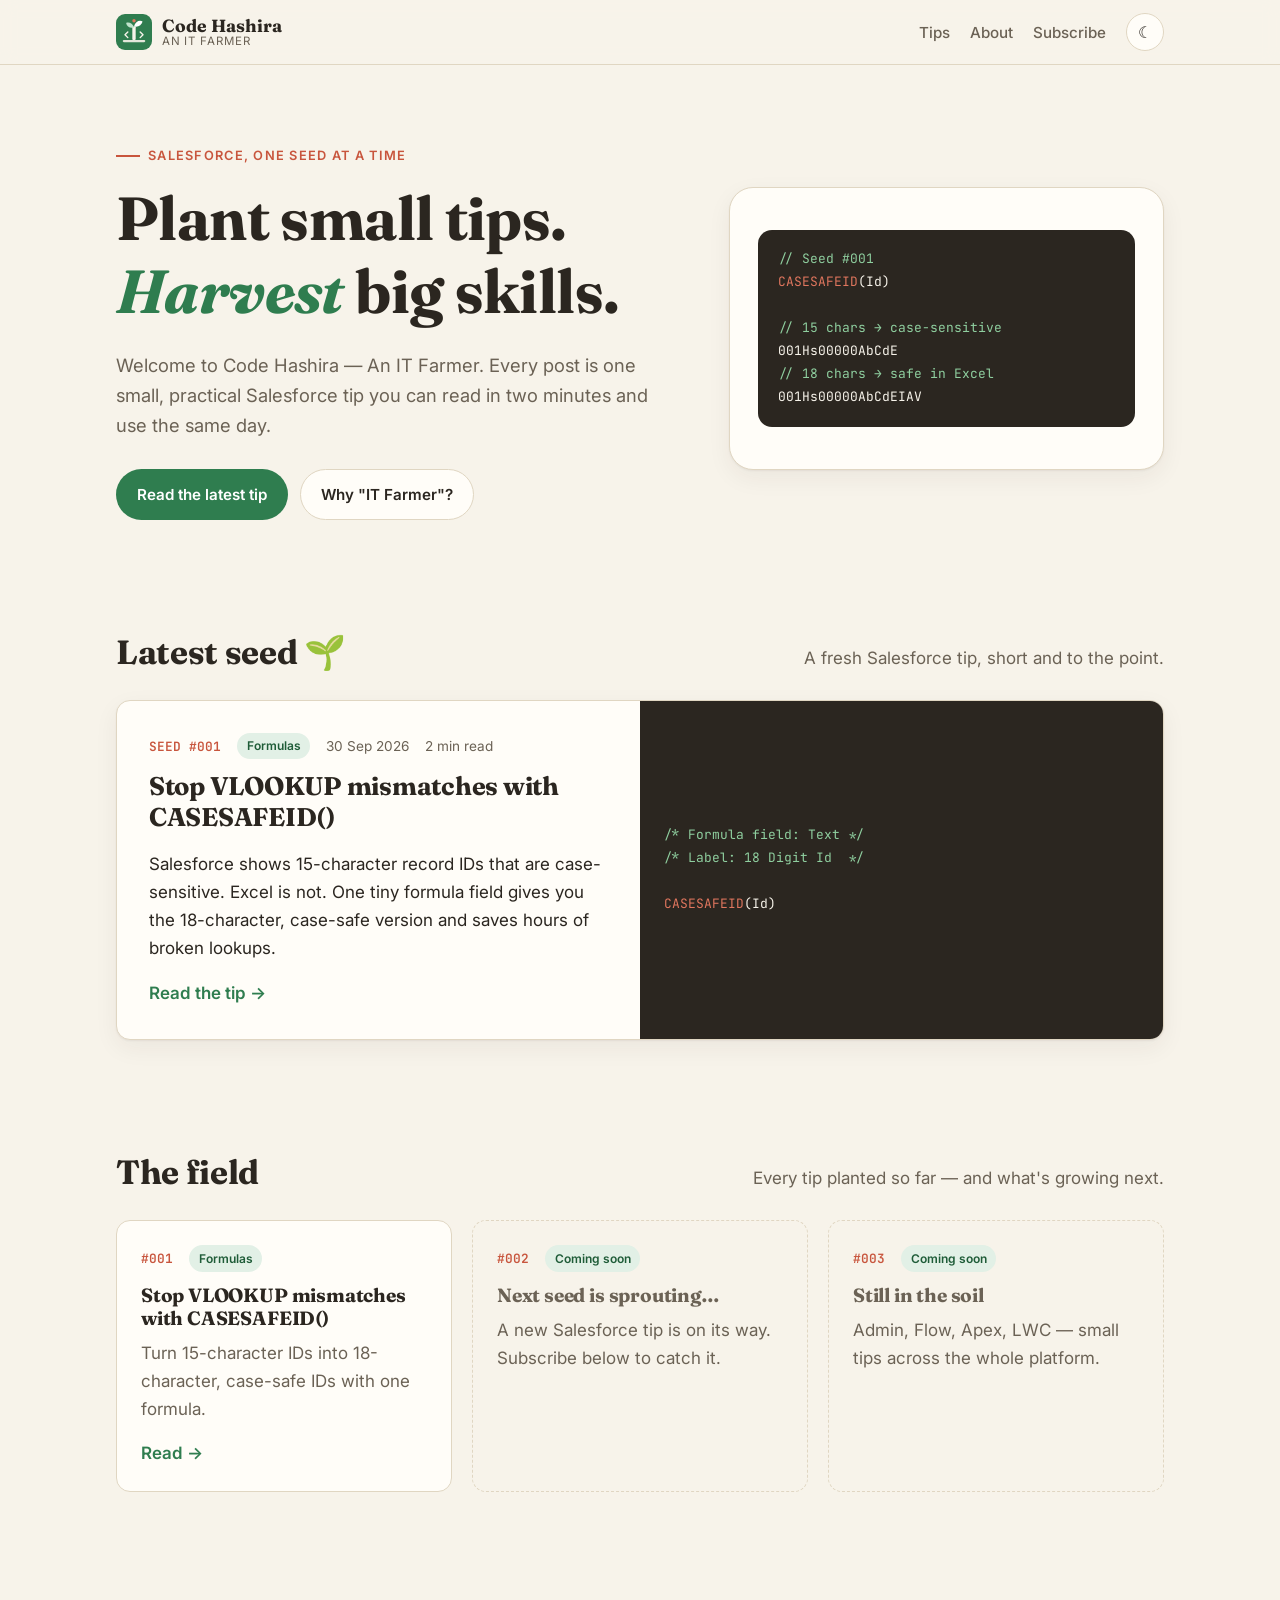
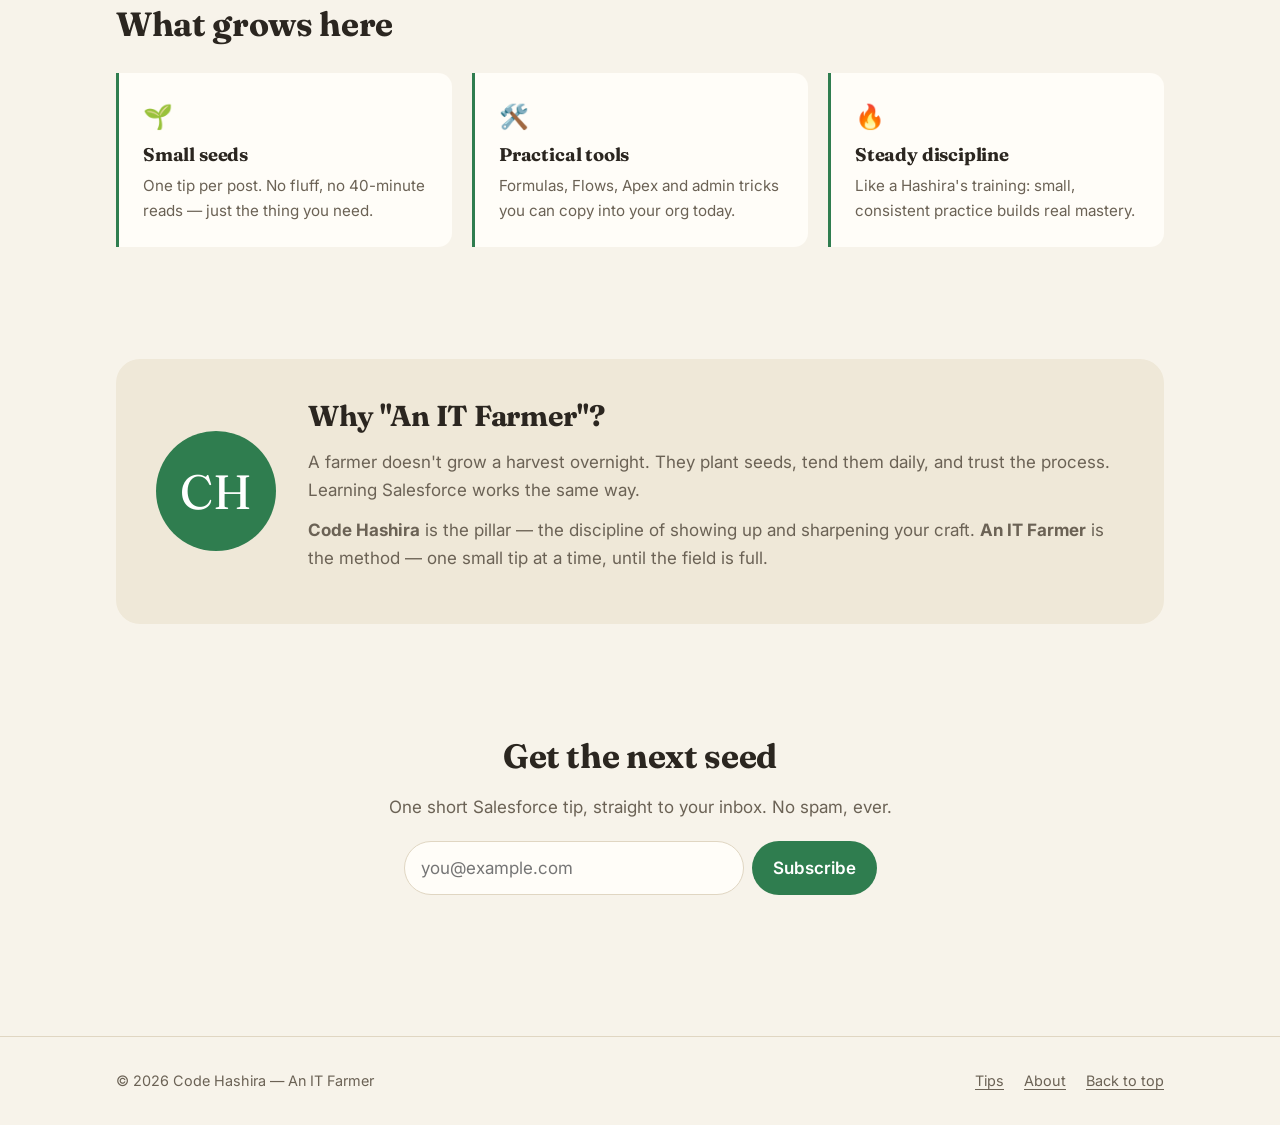
==== index.html @ b4a7972f "Design Code Hashira blog site with first Salesforce tip Static HTML/CSS blog with home page, light/d" ====
<!doctype html>
<html lang="en">
<head>
  <meta charset="utf-8">
  <meta name="viewport" content="width=device-width, initial-scale=1">
  <title>Code Hashira — An IT Farmer</title>
  <meta name="description" content="Code Hashira — An IT Farmer. Small, practical Salesforce tips you can use today. One seed at a time.">
  <meta property="og:title" content="Code Hashira — An IT Farmer">
  <meta property="og:description" content="Small, practical Salesforce tips. One seed at a time.">
  <link rel="icon" href="assets/logo.svg" type="image/svg+xml">
  <link rel="preconnect" href="https://fonts.googleapis.com">
  <link rel="preconnect" href="https://fonts.gstatic.com" crossorigin>
  <link href="https://fonts.googleapis.com/css2?family=Fraunces:ital,opsz,wght@0,9..144,600;0,9..144,700;1,9..144,600&family=Inter:wght@400;500;600&family=JetBrains+Mono:wght@400;600&display=swap" rel="stylesheet">
  <link rel="stylesheet" href="assets/css/style.css">
  <script src="assets/js/main.js"></script>
</head>
<body>
  <a class="skip-link" href="#main">Skip to content</a>

  <header class="site-header">
    <nav class="container nav" aria-label="Main">
      <a class="brand" href="./">
        <img class="brand-mark" src="assets/logo.svg" alt="">
        <span class="brand-text">
          <span class="brand-name">Code Hashira</span>
          <span class="brand-tag">An IT Farmer</span>
        </span>
      </a>
      <ul class="nav-links">
        <li><a href="#tips">Tips</a></li>
        <li class="hide-sm"><a href="#about">About</a></li>
        <li class="hide-sm"><a href="#subscribe">Subscribe</a></li>
        <li><button class="theme-toggle" type="button" aria-label="Toggle theme">☾</button></li>
      </ul>
    </nav>
  </header>

  <main id="main">
    <!-- Hero -->
    <section class="hero">
      <div class="container hero-grid">
        <div>
          <span class="eyebrow">Salesforce, one seed at a time</span>
          <h1>Plant small tips.<br><em>Harvest</em> big skills.</h1>
          <p class="lead">
            Welcome to Code Hashira — An IT Farmer. Every post is one small,
            practical Salesforce tip you can read in two minutes and use the same day.
          </p>
          <div class="btn-row">
            <a class="btn btn-primary" href="tips/casesafeid-18-character-ids.html">Read the latest tip</a>
            <a class="btn btn-ghost" href="#about">Why "IT Farmer"?</a>
          </div>
        </div>

        <div class="hero-art" aria-hidden="true">
          <pre><code><span style="color:#8fcf9f">// Seed #001</span>
<span style="color:#e0765e">CASESAFEID</span>(Id)

<span style="color:#8fcf9f">// 15 chars → case-sensitive</span>
001Hs00000AbCdE
<span style="color:#8fcf9f">// 18 chars → safe in Excel</span>
001Hs00000AbCdEIAV</code></pre>
        </div>
      </div>
    </section>

    <!-- Latest tip -->
    <section id="tips">
      <div class="container">
        <div class="section-head">
          <h2>Latest seed 🌱</h2>
          <p>A fresh Salesforce tip, short and to the point.</p>
        </div>

        <article class="featured">
          <div class="featured-body">
            <div class="meta">
              <span class="seed-no">SEED #001</span>
              <span class="tag">Formulas</span>
              <time datetime="2026-09-30">30 Sep 2026</time>
              <span>2 min read</span>
            </div>
            <h3><a href="tips/casesafeid-18-character-ids.html">Stop VLOOKUP mismatches with CASESAFEID()</a></h3>
            <p>
              Salesforce shows 15-character record IDs that are case-sensitive.
              Excel is not. One tiny formula field gives you the 18-character,
              case-safe version and saves hours of broken lookups.
            </p>
            <a class="read-more" href="tips/casesafeid-18-character-ids.html">Read the tip</a>
          </div>
          <div class="featured-code" aria-hidden="true">
            <pre><code><span style="color:#8fcf9f">/* Formula field: Text */</span>
<span style="color:#8fcf9f">/* Label: 18 Digit Id  */</span>

<span style="color:#e0765e">CASESAFEID</span>(Id)</code></pre>
          </div>
        </article>
      </div>
    </section>

    <!-- All tips -->
    <section>
      <div class="container">
        <div class="section-head">
          <h2>The field</h2>
          <p>Every tip planted so far — and what's growing next.</p>
        </div>

        <div class="card-grid">
          <article class="card">
            <div class="meta">
              <span class="seed-no">#001</span>
              <span class="tag">Formulas</span>
            </div>
            <h3><a href="tips/casesafeid-18-character-ids.html">Stop VLOOKUP mismatches with CASESAFEID()</a></h3>
            <p>Turn 15-character IDs into 18-character, case-safe IDs with one formula.</p>
            <a class="read-more" href="tips/casesafeid-18-character-ids.html">Read</a>
          </article>

          <article class="card upcoming">
            <div class="meta">
              <span class="seed-no">#002</span>
              <span class="tag">Coming soon</span>
            </div>
            <h3>Next seed is sprouting…</h3>
            <p>A new Salesforce tip is on its way. Subscribe below to catch it.</p>
          </article>

          <article class="card upcoming">
            <div class="meta">
              <span class="seed-no">#003</span>
              <span class="tag">Coming soon</span>
            </div>
            <h3>Still in the soil</h3>
            <p>Admin, Flow, Apex, LWC — small tips across the whole platform.</p>
          </article>
        </div>
      </div>
    </section>

    <!-- What you'll find -->
    <section>
      <div class="container">
        <div class="section-head">
          <h2>What grows here</h2>
        </div>
        <div class="pillars">
          <div class="pillar">
            <div class="icon" aria-hidden="true">🌱</div>
            <h3>Small seeds</h3>
            <p>One tip per post. No fluff, no 40-minute reads — just the thing you need.</p>
          </div>
          <div class="pillar">
            <div class="icon" aria-hidden="true">🛠️</div>
            <h3>Practical tools</h3>
            <p>Formulas, Flows, Apex and admin tricks you can copy into your org today.</p>
          </div>
          <div class="pillar">
            <div class="icon" aria-hidden="true">🔥</div>
            <h3>Steady discipline</h3>
            <p>Like a Hashira's training: small, consistent practice builds real mastery.</p>
          </div>
        </div>
      </div>
    </section>

    <!-- About -->
    <section id="about">
      <div class="container">
        <div class="about">
          <div class="about-avatar" aria-hidden="true">CH</div>
          <div>
            <h2>Why "An IT Farmer"?</h2>
            <p>
              A farmer doesn't grow a harvest overnight. They plant seeds, tend them daily,
              and trust the process. Learning Salesforce works the same way.
            </p>
            <p>
              <strong>Code Hashira</strong> is the pillar — the discipline of showing up and
              sharpening your craft. <strong>An IT Farmer</strong> is the method — one small
              tip at a time, until the field is full.
            </p>
          </div>
        </div>
      </div>
    </section>

    <!-- Subscribe -->
    <section id="subscribe">
      <div class="container subscribe">
        <h2>Get the next seed</h2>
        <p>One short Salesforce tip, straight to your inbox. No spam, ever.</p>
        <form>
          <label for="email" class="skip-link">Email address</label>
          <input id="email" type="email" name="email" placeholder="you@example.com" required>
          <button class="btn btn-primary" type="submit">Subscribe</button>
        </form>
        <p class="form-note" role="status"></p>
      </div>
    </section>
  </main>

  <footer class="site-footer">
    <div class="container footer-row">
      <span>© <span id="year">2026</span> Code Hashira — An IT Farmer</span>
      <ul class="footer-links">
        <li><a href="#tips">Tips</a></li>
        <li><a href="#about">About</a></li>
        <li><a href="#main">Back to top</a></li>
      </ul>
    </div>
  </footer>
</body>
</html>
---- assets/css/style.css ----
/* ==========================================================
   Code Hashira — An IT Farmer
   Earthy "field + ink" palette. Light and dark themes.
   ========================================================== */

:root {
  --bg: #f7f3ea;
  --surface: #fffdf8;
  --surface-2: #efe8d8;
  --text: #2b2620;
  --muted: #6b6255;
  --border: #e0d6c2;
  --accent: #2f7d4f;        /* field green */
  --accent-strong: #1f5c38;
  --accent-soft: #e2f0e6;
  --flame: #c8553d;         /* hashira flame */
  --code-bg: #2b2620;
  --code-text: #f7f3ea;
  --shadow: 0 1px 2px rgba(43, 38, 32, .06), 0 8px 24px rgba(43, 38, 32, .06);
  --radius: 14px;
  --max: 1080px;
  --font-sans: "Inter", system-ui, -apple-system, "Segoe UI", Roboto, sans-serif;
  --font-serif: "Fraunces", Georgia, "Times New Roman", serif;
  --font-mono: "JetBrains Mono", ui-monospace, SFMono-Regular, Menlo, monospace;
  color-scheme: light;
}

@media (prefers-color-scheme: dark) {
  :root:not([data-theme="light"]) {
    --bg: #161412;
    --surface: #1f1c19;
    --surface-2: #28241f;
    --text: #efe8dc;
    --muted: #a89e8e;
    --border: #3a342d;
    --accent: #5fbf85;
    --accent-strong: #86d6a4;
    --accent-soft: #1f3327;
    --flame: #e0765e;
    --code-bg: #0f0e0c;
    --code-text: #efe8dc;
    --shadow: 0 1px 2px rgba(0, 0, 0, .3), 0 8px 24px rgba(0, 0, 0, .25);
    color-scheme: dark;
  }
}

:root[data-theme="dark"] {
  --bg: #161412;
  --surface: #1f1c19;
  --surface-2: #28241f;
  --text: #efe8dc;
  --muted: #a89e8e;
  --border: #3a342d;
  --accent: #5fbf85;
  --accent-strong: #86d6a4;
  --accent-soft: #1f3327;
  --flame: #e0765e;
  --code-bg: #0f0e0c;
  --code-text: #efe8dc;
  --shadow: 0 1px 2px rgba(0, 0, 0, .3), 0 8px 24px rgba(0, 0, 0, .25);
  color-scheme: dark;
}

/* ---------- Base ---------- */
*, *::before, *::after { box-sizing: border-box; }

html { scroll-behavior: smooth; }

body {
  margin: 0;
  background: var(--bg);
  color: var(--text);
  font-family: var(--font-sans);
  font-size: 17px;
  line-height: 1.65;
  -webkit-font-smoothing: antialiased;
}

img, svg { max-width: 100%; display: block; }

a { color: var(--accent); text-decoration-thickness: 1px; text-underline-offset: 3px; }
a:hover { color: var(--accent-strong); }

h1, h2, h3 {
  font-family: var(--font-serif);
  line-height: 1.2;
  letter-spacing: -0.01em;
  margin: 0 0 .5em;
}

code {
  font-family: var(--font-mono);
  font-size: .9em;
  background: var(--surface-2);
  padding: .1em .35em;
  border-radius: 6px;
}

pre {
  background: var(--code-bg);
  color: var(--code-text);
  padding: 1.1rem 1.25rem;
  border-radius: var(--radius);
  overflow-x: auto;
  font-size: .9rem;
  line-height: 1.6;
}
pre code { background: none; padding: 0; color: inherit; }

.container {
  width: 100%;
  max-width: var(--max);
  margin: 0 auto;
  padding: 0 16px;
}

.skip-link {
  position: absolute;
  left: -999px;
}
.skip-link:focus {
  left: 16px; top: 16px;
  background: var(--surface);
  padding: .5rem 1rem;
  border-radius: 8px;
  z-index: 100;
}

/* ---------- Header ---------- */
.site-header {
  position: sticky;
  top: 0;
  z-index: 10;
  background: color-mix(in srgb, var(--bg) 88%, transparent);
  backdrop-filter: blur(8px);
  border-bottom: 1px solid var(--border);
}

.nav {
  display: flex;
  align-items: center;
  justify-content: space-between;
  gap: 1rem;
  height: 64px;
}

.brand {
  display: flex;
  align-items: center;
  gap: .6rem;
  text-decoration: none;
  color: var(--text);
}
.brand:hover { color: var(--text); }

.brand-mark {
  width: 36px;
  height: 36px;
  flex-shrink: 0;
}

.brand-text { display: flex; flex-direction: column; line-height: 1.1; }
.brand-name { font-family: var(--font-serif); font-weight: 700; font-size: 1.1rem; }
.brand-tag { font-size: .72rem; color: var(--muted); letter-spacing: .08em; text-transform: uppercase; }

.nav-links {
  display: flex;
  align-items: center;
  gap: 1.25rem;
  list-style: none;
  margin: 0;
  padding: 0;
}
.nav-links a {
  color: var(--muted);
  text-decoration: none;
  font-size: .95rem;
  font-weight: 500;
}
.nav-links a:hover { color: var(--text); }

.theme-toggle {
  background: var(--surface);
  border: 1px solid var(--border);
  color: var(--text);
  width: 38px;
  height: 38px;
  border-radius: 50%;
  cursor: pointer;
  display: grid;
  place-items: center;
  font-size: 1rem;
}
.theme-toggle:hover { border-color: var(--accent); }

@media (max-width: 640px) {
  .nav-links .hide-sm { display: none; }
  .brand-tag { display: none; }
}

/* ---------- Hero ---------- */
.hero {
  padding: 72px 0 56px;
  position: relative;
  overflow: hidden;
}

.hero-grid {
  display: grid;
  grid-template-columns: 1.3fr 1fr;
  gap: 48px;
  align-items: center;
}

.eyebrow {
  display: inline-flex;
  align-items: center;
  gap: .5rem;
  font-size: .8rem;
  font-weight: 600;
  letter-spacing: .1em;
  text-transform: uppercase;
  color: var(--flame);
  margin-bottom: 1rem;
}
.eyebrow::before {
  content: "";
  width: 24px;
  height: 2px;
  background: var(--flame);
}

.hero h1 {
  font-size: clamp(2.3rem, 5.5vw, 3.8rem);
  margin-bottom: .35em;
}
.hero h1 em {
  font-style: italic;
  color: var(--accent);
}

.hero p.lead {
  font-size: 1.15rem;
  color: var(--muted);
  max-width: 34em;
  margin: 0 0 1.75rem;
}

.btn-row { display: flex; flex-wrap: wrap; gap: .75rem; }

.btn {
  display: inline-flex;
  align-items: center;
  gap: .5rem;
  padding: .75rem 1.25rem;
  border-radius: 999px;
  font-weight: 600;
  font-size: .95rem;
  text-decoration: none;
  border: 1px solid transparent;
  transition: transform .15s ease, background .15s ease;
}
.btn:hover { transform: translateY(-1px); }
.btn-primary { background: var(--accent); color: #fff; }
.btn-primary:hover { background: var(--accent-strong); color: #fff; }
:root[data-theme="dark"] .btn-primary,
:root[data-theme="dark"] .btn-primary:hover { color: #0f0e0c; }
@media (prefers-color-scheme: dark) {
  :root:not([data-theme="light"]) .btn-primary,
  :root:not([data-theme="light"]) .btn-primary:hover { color: #0f0e0c; }
}
.btn-ghost { border-color: var(--border); color: var(--text); background: var(--surface); }
.btn-ghost:hover { border-color: var(--accent); color: var(--text); }

.hero-art {
  background: var(--surface);
  border: 1px solid var(--border);
  border-radius: 24px;
  padding: 28px;
  box-shadow: var(--shadow);
}

@media (max-width: 820px) {
  .hero { padding: 48px 0 32px; }
  .hero-grid { grid-template-columns: 1fr; gap: 32px; }
}

/* ---------- Sections ---------- */
section { padding: 56px 0; }

.section-head {
  display: flex;
  align-items: end;
  justify-content: space-between;
  gap: 1rem;
  margin-bottom: 1.75rem;
  flex-wrap: wrap;
}
.section-head h2 { font-size: clamp(1.6rem, 3vw, 2.1rem); margin: 0; }
.section-head p { margin: 0; color: var(--muted); }

/* ---------- Featured tip ---------- */
.featured {
  display: grid;
  grid-template-columns: 1fr 1fr;
  gap: 0;
  background: var(--surface);
  border: 1px solid var(--border);
  border-radius: var(--radius);
  overflow: hidden;
  box-shadow: var(--shadow);
}
.featured-body { padding: 32px; }
.featured-body h3 { font-size: 1.6rem; }
.featured-body h3 a { color: var(--text); text-decoration: none; }
.featured-body h3 a:hover { color: var(--accent); }
.featured-code {
  background: var(--code-bg);
  display: flex;
  align-items: center;
  padding: 24px;
}
.featured-code pre { margin: 0; padding: 0; background: none; width: 100%; }

@media (max-width: 820px) {
  .featured { grid-template-columns: 1fr; }
  .featured-body { padding: 24px; }
}

.meta {
  display: flex;
  flex-wrap: wrap;
  gap: .5rem 1rem;
  align-items: center;
  font-size: .85rem;
  color: var(--muted);
  margin-bottom: .75rem;
}

.tag {
  display: inline-block;
  font-size: .75rem;
  font-weight: 600;
  padding: .2rem .6rem;
  border-radius: 999px;
  background: var(--accent-soft);
  color: var(--accent-strong);
  text-decoration: none;
}

.read-more {
  font-weight: 600;
  text-decoration: none;
}
.read-more::after { content: " →"; }

/* ---------- Tip cards ---------- */
.card-grid {
  display: grid;
  grid-template-columns: repeat(auto-fill, minmax(280px, 1fr));
  gap: 20px;
}

.card {
  background: var(--surface);
  border: 1px solid var(--border);
  border-radius: var(--radius);
  padding: 24px;
  display: flex;
  flex-direction: column;
  transition: border-color .15s ease, transform .15s ease;
}
.card:hover { border-color: var(--accent); transform: translateY(-2px); }
.card h3 { font-size: 1.2rem; }
.card h3 a { color: var(--text); text-decoration: none; }
.card p { color: var(--muted); margin: 0 0 1rem; flex: 1; }

.card.upcoming { border-style: dashed; background: transparent; }
.card.upcoming:hover { transform: none; border-color: var(--border); }
.card.upcoming h3 { color: var(--muted); }

.seed-no {
  font-family: var(--font-mono);
  font-size: .8rem;
  color: var(--flame);
  font-weight: 600;
}

/* ---------- Pillars (what you'll find) ---------- */
.pillars {
  display: grid;
  grid-template-columns: repeat(3, 1fr);
  gap: 20px;
}
.pillar {
  padding: 24px;
  border-left: 3px solid var(--accent);
  background: var(--surface);
  border-radius: 0 var(--radius) var(--radius) 0;
}
.pillar h3 { font-size: 1.15rem; margin-bottom: .35em; }
.pillar p { margin: 0; color: var(--muted); font-size: .95rem; }
.pillar .icon { font-size: 1.5rem; margin-bottom: .5rem; }

@media (max-width: 820px) {
  .pillars { grid-template-columns: 1fr; }
}

/* ---------- About ---------- */
.about {
  background: var(--surface-2);
  border-radius: 24px;
  padding: 40px;
  display: grid;
  grid-template-columns: auto 1fr;
  gap: 32px;
  align-items: center;
}
.about-avatar {
  width: 120px;
  height: 120px;
  border-radius: 50%;
  background: var(--accent);
  display: grid;
  place-items: center;
  font-family: var(--font-serif);
  font-size: 3rem;
  color: #fff;
}
.about h2 { font-size: 1.8rem; }
.about p { color: var(--muted); margin: 0 0 .75rem; }

@media (max-width: 640px) {
  .about { grid-template-columns: 1fr; padding: 28px 20px; text-align: left; }
  .about-avatar { width: 80px; height: 80px; font-size: 2rem; }
}

/* ---------- Newsletter ---------- */
.subscribe {
  text-align: center;
  max-width: 620px;
  margin: 0 auto;
}
.subscribe h2 { font-size: clamp(1.6rem, 3vw, 2.1rem); }
.subscribe p { color: var(--muted); }
.subscribe form {
  display: flex;
  gap: .5rem;
  margin-top: 1.25rem;
  flex-wrap: wrap;
  justify-content: center;
}
.subscribe input {
  flex: 1 1 240px;
  max-width: 340px;
  padding: .75rem 1rem;
  border-radius: 999px;
  border: 1px solid var(--border);
  background: var(--surface);
  color: var(--text);
  font: inherit;
}
.subscribe input:focus { outline: 2px solid var(--accent); outline-offset: 1px; }
.subscribe button { cursor: pointer; font: inherit; font-weight: 600; }
.form-note { font-size: .85rem; margin-top: .75rem; min-height: 1.4em; }

/* ---------- Footer ---------- */
.site-footer {
  border-top: 1px solid var(--border);
  padding: 32px 0;
  margin-top: 40px;
  color: var(--muted);
  font-size: .9rem;
}
.footer-row {
  display: flex;
  flex-wrap: wrap;
  justify-content: space-between;
  gap: 1rem;
}
.footer-row a { color: var(--muted); }
.footer-row a:hover { color: var(--text); }
.footer-links { display: flex; gap: 1.25rem; list-style: none; margin: 0; padding: 0; }

/* ---------- Article (single tip) ---------- */
.article {
  max-width: 720px;
  margin: 0 auto;
  padding: 56px 0 24px;
}
.article-header h1 {
  font-size: clamp(2rem, 5vw, 2.9rem);
}
.article-header .lead {
  font-size: 1.15rem;
  color: var(--muted);
  margin: 0 0 1.5rem;
}
.article-body h2 {
  font-size: 1.5rem;
  margin-top: 2em;
}
.article-body ul, .article-body ol { padding-left: 1.25rem; }
.article-body li { margin-bottom: .35rem; }

.callout {
  border-left: 4px solid var(--flame);
  background: var(--surface);
  padding: 1rem 1.25rem;
  border-radius: 0 10px 10px 0;
  margin: 1.5rem 0;
}
.callout strong { color: var(--flame); }

.tldr {
  background: var(--accent-soft);
  border: 1px solid color-mix(in srgb, var(--accent) 30%, transparent);
  padding: 1rem 1.25rem;
  border-radius: var(--radius);
  margin: 1.5rem 0;
}
.tldr strong { color: var(--accent-strong); }

.table-wrap { overflow-x: auto; margin: 1.5rem 0; }
table {
  width: 100%;
  border-collapse: collapse;
  font-size: .95rem;
}
th, td {
  text-align: left;
  padding: .6rem .8rem;
  border-bottom: 1px solid var(--border);
}
th { color: var(--muted); font-weight: 600; font-size: .85rem; text-transform: uppercase; letter-spacing: .05em; }

.back-link {
  display: inline-block;
  margin-bottom: 1.5rem;
  text-decoration: none;
  font-weight: 500;
  color: var(--muted);
}
.back-link::before { content: "← "; }

.article-footer {
  margin-top: 3rem;
  padding-top: 1.5rem;
  border-top: 1px solid var(--border);
  display: flex;
  justify-content: space-between;
  flex-wrap: wrap;
  gap: 1rem;
}
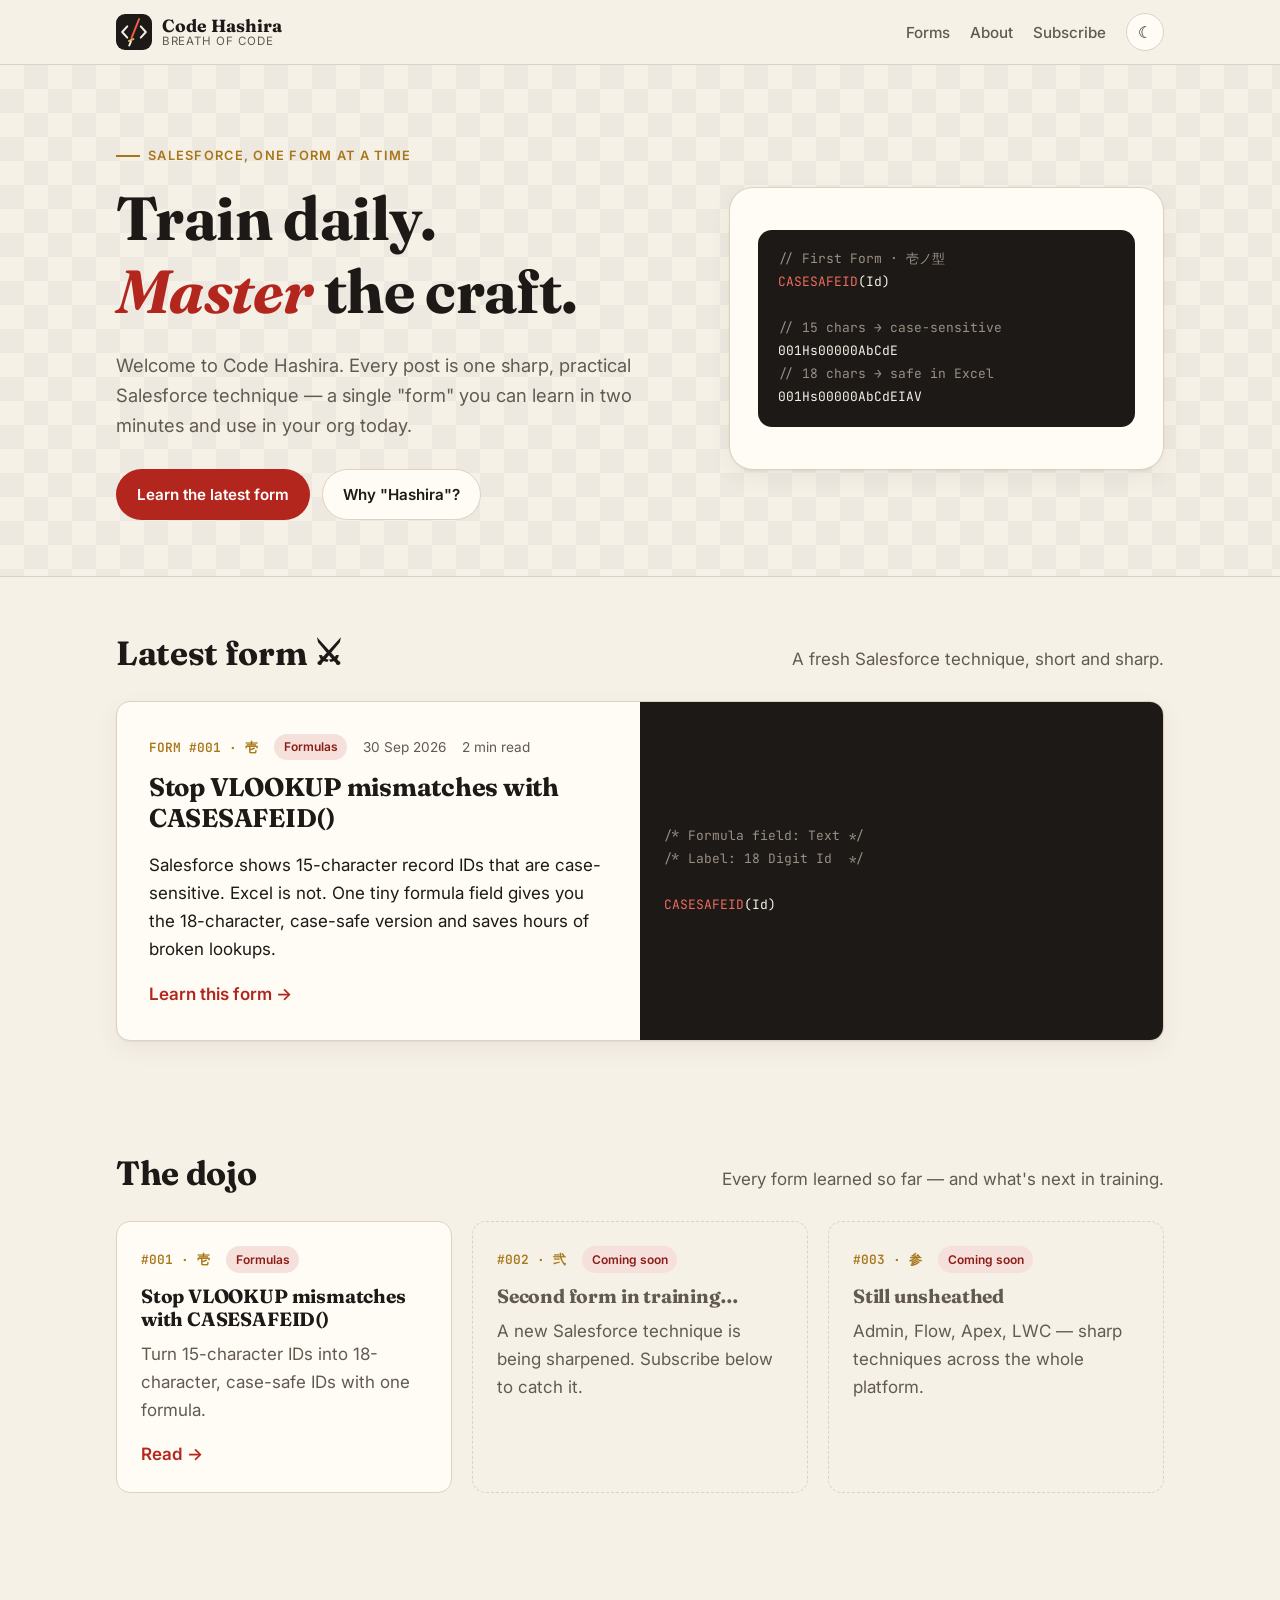
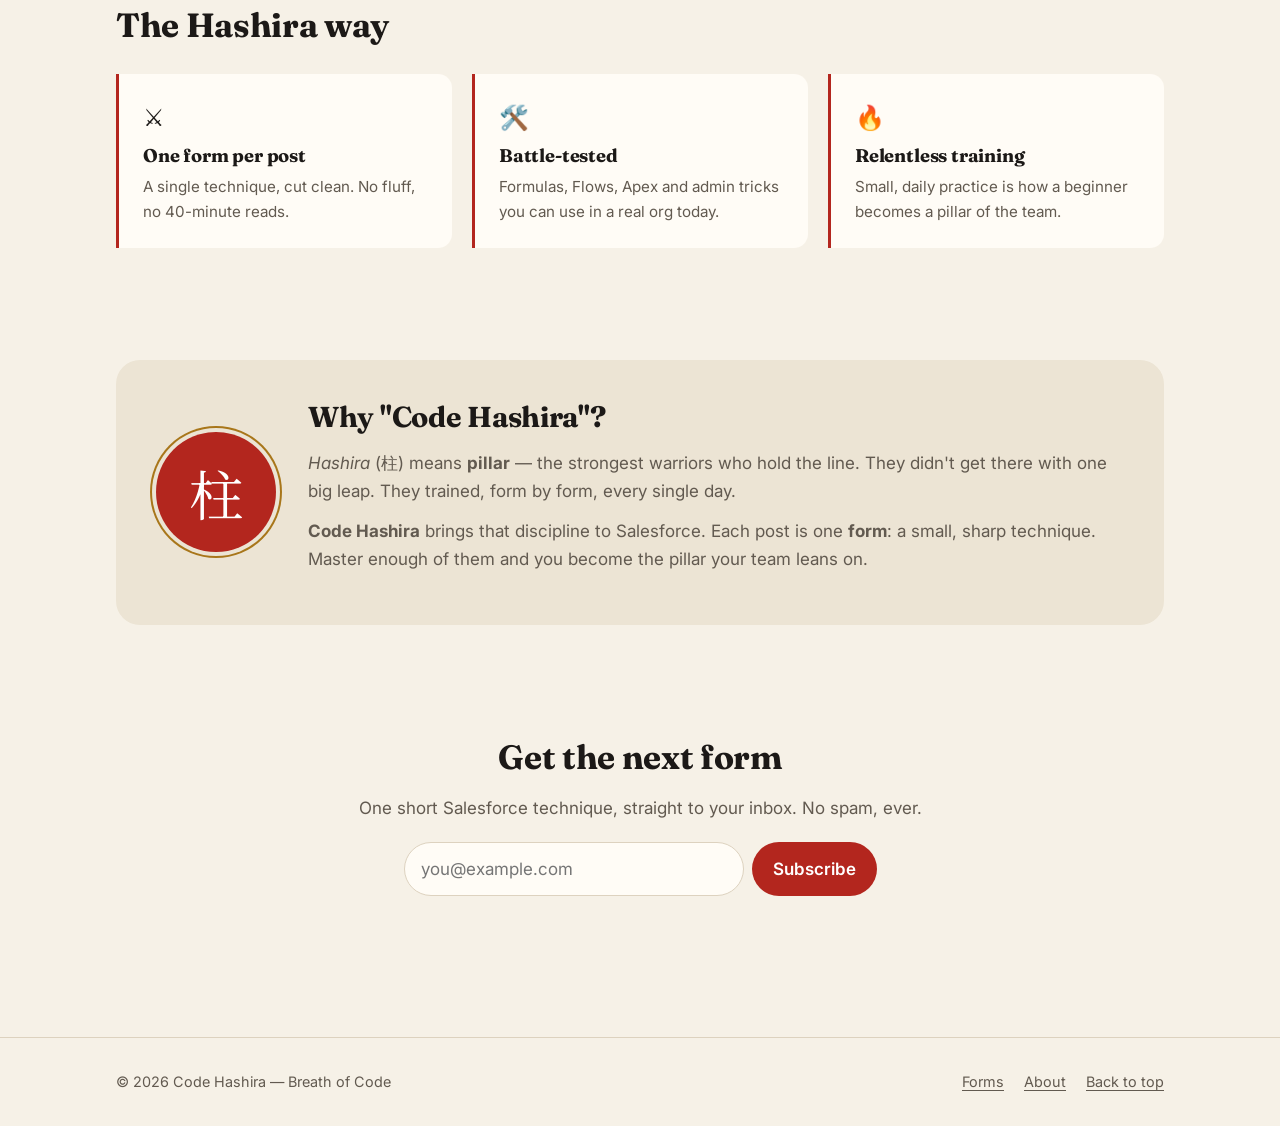
==== commit 4a5a3bae: "Rebrand to Code Hashira — Breath of Code Replace the IT Farmer theme with a Hashira theme: tips beco" ====
--- a/index.html
+++ b/index.html
@@ -3,14 +3,15 @@
 <head>
   <meta charset="utf-8">
   <meta name="viewport" content="width=device-width, initial-scale=1">
-  <title>Code Hashira — An IT Farmer</title>
-  <meta name="description" content="Code Hashira — An IT Farmer. Small, practical Salesforce tips you can use today. One seed at a time.">
-  <meta property="og:title" content="Code Hashira — An IT Farmer">
-  <meta property="og:description" content="Small, practical Salesforce tips. One seed at a time.">
+  <title>Code Hashira — Breath of Code</title>
+  <meta name="description" content="Code Hashira — Breath of Code. Sharp, practical Salesforce tips. Master the craft one form at a time.">
+  <meta property="og:title" content="Code Hashira — Breath of Code">
+  <meta property="og:description" content="Sharp, practical Salesforce tips. Master the craft one form at a time.">
   <link rel="icon" href="assets/logo.svg" type="image/svg+xml">
   <link rel="preconnect" href="https://fonts.googleapis.com">
   <link rel="preconnect" href="https://fonts.gstatic.com" crossorigin>
   <link href="https://fonts.googleapis.com/css2?family=Fraunces:ital,opsz,wght@0,9..144,600;0,9..144,700;1,9..144,600&family=Inter:wght@400;500;600&family=JetBrains+Mono:wght@400;600&display=swap" rel="stylesheet">
+  <link href="https://fonts.googleapis.com/css2?family=Noto+Serif+JP:wght@700&text=%E6%9F%B1%E5%A3%B1%E5%BC%90%E5%8F%82%E3%83%8E%E5%9E%8B&display=swap" rel="stylesheet">
   <link rel="stylesheet" href="assets/css/style.css">
   <script src="assets/js/main.js"></script>
 </head>
@@ -23,11 +24,11 @@
         <img class="brand-mark" src="assets/logo.svg" alt="">
         <span class="brand-text">
           <span class="brand-name">Code Hashira</span>
-          <span class="brand-tag">An IT Farmer</span>
+          <span class="brand-tag">Breath of Code</span>
         </span>
       </a>
       <ul class="nav-links">
-        <li><a href="#tips">Tips</a></li>
+        <li><a href="#tips">Forms</a></li>
         <li class="hide-sm"><a href="#about">About</a></li>
         <li class="hide-sm"><a href="#subscribe">Subscribe</a></li>
         <li><button class="theme-toggle" type="button" aria-label="Toggle theme">☾</button></li>
@@ -40,25 +41,25 @@
     <section class="hero">
       <div class="container hero-grid">
         <div>
-          <span class="eyebrow">Salesforce, one seed at a time</span>
-          <h1>Plant small tips.<br><em>Harvest</em> big skills.</h1>
+          <span class="eyebrow">Salesforce, one form at a time</span>
+          <h1>Train daily.<br><em>Master</em> the craft.</h1>
           <p class="lead">
-            Welcome to Code Hashira — An IT Farmer. Every post is one small,
-            practical Salesforce tip you can read in two minutes and use the same day.
+            Welcome to Code Hashira. Every post is one sharp, practical Salesforce
+            technique — a single "form" you can learn in two minutes and use in your org today.
           </p>
           <div class="btn-row">
-            <a class="btn btn-primary" href="tips/casesafeid-18-character-ids.html">Read the latest tip</a>
-            <a class="btn btn-ghost" href="#about">Why "IT Farmer"?</a>
+            <a class="btn btn-primary" href="tips/casesafeid-18-character-ids.html">Learn the latest form</a>
+            <a class="btn btn-ghost" href="#about">Why "Hashira"?</a>
           </div>
         </div>
 
         <div class="hero-art" aria-hidden="true">
-          <pre><code><span style="color:#8fcf9f">// Seed #001</span>
-<span style="color:#e0765e">CASESAFEID</span>(Id)
-
-<span style="color:#8fcf9f">// 15 chars → case-sensitive</span>
+          <pre><code><span class="c">// First Form · 壱ノ型</span>
+<span class="k">CASESAFEID</span>(Id)
+
+<span class="c">// 15 chars → case-sensitive</span>
 001Hs00000AbCdE
-<span style="color:#8fcf9f">// 18 chars → safe in Excel</span>
+<span class="c">// 18 chars → safe in Excel</span>
 001Hs00000AbCdEIAV</code></pre>
         </div>
       </div>
@@ -68,14 +69,14 @@
     <section id="tips">
       <div class="container">
         <div class="section-head">
-          <h2>Latest seed 🌱</h2>
-          <p>A fresh Salesforce tip, short and to the point.</p>
+          <h2>Latest form ⚔</h2>
+          <p>A fresh Salesforce technique, short and sharp.</p>
         </div>
 
         <article class="featured">
           <div class="featured-body">
             <div class="meta">
-              <span class="seed-no">SEED #001</span>
+              <span class="form-no">FORM #001 · 壱</span>
               <span class="tag">Formulas</span>
               <time datetime="2026-09-30">30 Sep 2026</time>
               <span>2 min read</span>
@@ -86,13 +87,13 @@
               Excel is not. One tiny formula field gives you the 18-character,
               case-safe version and saves hours of broken lookups.
             </p>
-            <a class="read-more" href="tips/casesafeid-18-character-ids.html">Read the tip</a>
+            <a class="read-more" href="tips/casesafeid-18-character-ids.html">Learn this form</a>
           </div>
           <div class="featured-code" aria-hidden="true">
-            <pre><code><span style="color:#8fcf9f">/* Formula field: Text */</span>
-<span style="color:#8fcf9f">/* Label: 18 Digit Id  */</span>
-
-<span style="color:#e0765e">CASESAFEID</span>(Id)</code></pre>
+            <pre><code><span class="c">/* Formula field: Text */</span>
+<span class="c">/* Label: 18 Digit Id  */</span>
+
+<span class="k">CASESAFEID</span>(Id)</code></pre>
           </div>
         </article>
       </div>
@@ -102,14 +103,14 @@
     <section>
       <div class="container">
         <div class="section-head">
-          <h2>The field</h2>
-          <p>Every tip planted so far — and what's growing next.</p>
+          <h2>The dojo</h2>
+          <p>Every form learned so far — and what's next in training.</p>
         </div>
 
         <div class="card-grid">
           <article class="card">
             <div class="meta">
-              <span class="seed-no">#001</span>
+              <span class="form-no">#001 · 壱</span>
               <span class="tag">Formulas</span>
             </div>
             <h3><a href="tips/casesafeid-18-character-ids.html">Stop VLOOKUP mismatches with CASESAFEID()</a></h3>
@@ -119,20 +120,20 @@
 
           <article class="card upcoming">
             <div class="meta">
-              <span class="seed-no">#002</span>
+              <span class="form-no">#002 · 弐</span>
               <span class="tag">Coming soon</span>
             </div>
-            <h3>Next seed is sprouting…</h3>
-            <p>A new Salesforce tip is on its way. Subscribe below to catch it.</p>
+            <h3>Second form in training…</h3>
+            <p>A new Salesforce technique is being sharpened. Subscribe below to catch it.</p>
           </article>
 
           <article class="card upcoming">
             <div class="meta">
-              <span class="seed-no">#003</span>
+              <span class="form-no">#003 · 参</span>
               <span class="tag">Coming soon</span>
             </div>
-            <h3>Still in the soil</h3>
-            <p>Admin, Flow, Apex, LWC — small tips across the whole platform.</p>
+            <h3>Still unsheathed</h3>
+            <p>Admin, Flow, Apex, LWC — sharp techniques across the whole platform.</p>
           </article>
         </div>
       </div>
@@ -142,23 +143,23 @@
     <section>
       <div class="container">
         <div class="section-head">
-          <h2>What grows here</h2>
+          <h2>The Hashira way</h2>
         </div>
         <div class="pillars">
           <div class="pillar">
-            <div class="icon" aria-hidden="true">🌱</div>
-            <h3>Small seeds</h3>
-            <p>One tip per post. No fluff, no 40-minute reads — just the thing you need.</p>
+            <div class="icon" aria-hidden="true">⚔️</div>
+            <h3>One form per post</h3>
+            <p>A single technique, cut clean. No fluff, no 40-minute reads.</p>
           </div>
           <div class="pillar">
             <div class="icon" aria-hidden="true">🛠️</div>
-            <h3>Practical tools</h3>
-            <p>Formulas, Flows, Apex and admin tricks you can copy into your org today.</p>
+            <h3>Battle-tested</h3>
+            <p>Formulas, Flows, Apex and admin tricks you can use in a real org today.</p>
           </div>
           <div class="pillar">
             <div class="icon" aria-hidden="true">🔥</div>
-            <h3>Steady discipline</h3>
-            <p>Like a Hashira's training: small, consistent practice builds real mastery.</p>
+            <h3>Relentless training</h3>
+            <p>Small, daily practice is how a beginner becomes a pillar of the team.</p>
           </div>
         </div>
       </div>
@@ -168,17 +169,18 @@
     <section id="about">
       <div class="container">
         <div class="about">
-          <div class="about-avatar" aria-hidden="true">CH</div>
+          <div class="about-avatar" aria-hidden="true">柱</div>
           <div>
-            <h2>Why "An IT Farmer"?</h2>
+            <h2>Why "Code Hashira"?</h2>
             <p>
-              A farmer doesn't grow a harvest overnight. They plant seeds, tend them daily,
-              and trust the process. Learning Salesforce works the same way.
+              <em>Hashira</em> (柱) means <strong>pillar</strong> — the strongest warriors who hold
+              the line. They didn't get there with one big leap. They trained, form by form,
+              every single day.
             </p>
             <p>
-              <strong>Code Hashira</strong> is the pillar — the discipline of showing up and
-              sharpening your craft. <strong>An IT Farmer</strong> is the method — one small
-              tip at a time, until the field is full.
+              <strong>Code Hashira</strong> brings that discipline to Salesforce. Each post is one
+              <strong>form</strong>: a small, sharp technique. Master enough of them and you become
+              the pillar your team leans on.
             </p>
           </div>
         </div>
@@ -188,8 +190,8 @@
     <!-- Subscribe -->
     <section id="subscribe">
       <div class="container subscribe">
-        <h2>Get the next seed</h2>
-        <p>One short Salesforce tip, straight to your inbox. No spam, ever.</p>
+        <h2>Get the next form</h2>
+        <p>One short Salesforce technique, straight to your inbox. No spam, ever.</p>
         <form>
           <label for="email" class="skip-link">Email address</label>
           <input id="email" type="email" name="email" placeholder="you@example.com" required>
@@ -202,9 +204,9 @@
 
   <footer class="site-footer">
     <div class="container footer-row">
-      <span>© <span id="year">2026</span> Code Hashira — An IT Farmer</span>
+      <span>© <span id="year">2026</span> Code Hashira — Breath of Code</span>
       <ul class="footer-links">
-        <li><a href="#tips">Tips</a></li>
+        <li><a href="#tips">Forms</a></li>
         <li><a href="#about">About</a></li>
         <li><a href="#main">Back to top</a></li>
       </ul>
--- a/assets/css/style.css
+++ b/assets/css/style.css
@@ -1,21 +1,22 @@
 /* ==========================================================
-   Code Hashira — An IT Farmer
-   Earthy "field + ink" palette. Light and dark themes.
+   Code Hashira — Breath of Code
+   Washi paper, sumi ink, crimson blade and gold. Light and dark themes.
    ========================================================== */
 
 :root {
-  --bg: #f7f3ea;
-  --surface: #fffdf8;
-  --surface-2: #efe8d8;
-  --text: #2b2620;
-  --muted: #6b6255;
-  --border: #e0d6c2;
-  --accent: #2f7d4f;        /* field green */
-  --accent-strong: #1f5c38;
-  --accent-soft: #e2f0e6;
-  --flame: #c8553d;         /* hashira flame */
-  --code-bg: #2b2620;
-  --code-text: #f7f3ea;
+  --bg: #f6f1e7;            /* washi paper */
+  --surface: #fffcf6;
+  --surface-2: #ece4d4;
+  --text: #1c1917;          /* sumi ink */
+  --muted: #625a50;
+  --border: #ddd2bf;
+  --accent: #b3261e;        /* crimson blade */
+  --accent-strong: #8c1c16;
+  --accent-soft: #f6e0dc;
+  --flame: #a8761a;         /* hashira gold */
+  --code-bg: #1c1917;
+  --code-text: #f6f1e7;
+  --pattern: rgba(28, 25, 23, .035);
   --shadow: 0 1px 2px rgba(43, 38, 32, .06), 0 8px 24px rgba(43, 38, 32, .06);
   --radius: 14px;
   --max: 1080px;
@@ -27,36 +28,38 @@
 
 @media (prefers-color-scheme: dark) {
   :root:not([data-theme="light"]) {
-    --bg: #161412;
-    --surface: #1f1c19;
-    --surface-2: #28241f;
-    --text: #efe8dc;
-    --muted: #a89e8e;
-    --border: #3a342d;
-    --accent: #5fbf85;
-    --accent-strong: #86d6a4;
-    --accent-soft: #1f3327;
-    --flame: #e0765e;
-    --code-bg: #0f0e0c;
-    --code-text: #efe8dc;
+    --bg: #121012;
+    --surface: #1c191b;
+    --surface-2: #262124;
+    --text: #f0e9df;
+    --muted: #a99f95;
+    --border: #372f33;
+    --accent: #ef5a4c;
+    --accent-strong: #ff8579;
+    --accent-soft: #3a1a18;
+    --flame: #e0b24f;
+    --code-bg: #0a090a;
+    --code-text: #f0e9df;
+    --pattern: rgba(255, 255, 255, .025);
     --shadow: 0 1px 2px rgba(0, 0, 0, .3), 0 8px 24px rgba(0, 0, 0, .25);
     color-scheme: dark;
   }
 }
 
 :root[data-theme="dark"] {
-  --bg: #161412;
-  --surface: #1f1c19;
-  --surface-2: #28241f;
-  --text: #efe8dc;
-  --muted: #a89e8e;
-  --border: #3a342d;
-  --accent: #5fbf85;
-  --accent-strong: #86d6a4;
-  --accent-soft: #1f3327;
-  --flame: #e0765e;
-  --code-bg: #0f0e0c;
-  --code-text: #efe8dc;
+  --bg: #121012;
+  --surface: #1c191b;
+  --surface-2: #262124;
+  --text: #f0e9df;
+  --muted: #a99f95;
+  --border: #372f33;
+  --accent: #ef5a4c;
+  --accent-strong: #ff8579;
+  --accent-soft: #3a1a18;
+  --flame: #e0b24f;
+  --code-bg: #0a090a;
+  --code-text: #f0e9df;
+  --pattern: rgba(255, 255, 255, .025);
   --shadow: 0 1px 2px rgba(0, 0, 0, .3), 0 8px 24px rgba(0, 0, 0, .25);
   color-scheme: dark;
 }
@@ -106,6 +109,8 @@
   line-height: 1.6;
 }
 pre code { background: none; padding: 0; color: inherit; }
+pre .c { color: #9a8f84; }   /* comments */
+pre .k { color: #ef6b5e; }   /* keywords / functions */
 
 .container {
   width: 100%;
@@ -203,6 +208,13 @@
   padding: 72px 0 56px;
   position: relative;
   overflow: hidden;
+  /* Ichimatsu (checkered) pattern, very faint */
+  background-image:
+    linear-gradient(45deg, var(--pattern) 25%, transparent 25%, transparent 75%, var(--pattern) 75%),
+    linear-gradient(45deg, var(--pattern) 25%, transparent 25%, transparent 75%, var(--pattern) 75%);
+  background-size: 48px 48px;
+  background-position: 0 0, 24px 24px;
+  border-bottom: 1px solid var(--border);
 }
 
 .hero-grid {
@@ -263,12 +275,8 @@
 .btn:hover { transform: translateY(-1px); }
 .btn-primary { background: var(--accent); color: #fff; }
 .btn-primary:hover { background: var(--accent-strong); color: #fff; }
-:root[data-theme="dark"] .btn-primary,
-:root[data-theme="dark"] .btn-primary:hover { color: #0f0e0c; }
-@media (prefers-color-scheme: dark) {
-  :root:not([data-theme="light"]) .btn-primary,
-  :root:not([data-theme="light"]) .btn-primary:hover { color: #0f0e0c; }
-}
+
+
 .btn-ghost { border-color: var(--border); color: var(--text); background: var(--surface); }
 .btn-ghost:hover { border-color: var(--accent); color: var(--text); }
 
@@ -379,7 +387,7 @@
 .card.upcoming:hover { transform: none; border-color: var(--border); }
 .card.upcoming h3 { color: var(--muted); }
 
-.seed-no {
+.form-no {
   font-family: var(--font-mono);
   font-size: .8rem;
   color: var(--flame);
@@ -421,10 +429,11 @@
   height: 120px;
   border-radius: 50%;
   background: var(--accent);
+  box-shadow: 0 0 0 4px var(--surface-2), 0 0 0 6px var(--flame);
   display: grid;
   place-items: center;
-  font-family: var(--font-serif);
-  font-size: 3rem;
+  font-family: "Noto Serif JP", var(--font-serif);
+  font-size: 3.4rem;
   color: #fff;
 }
 .about h2 { font-size: 1.8rem; }
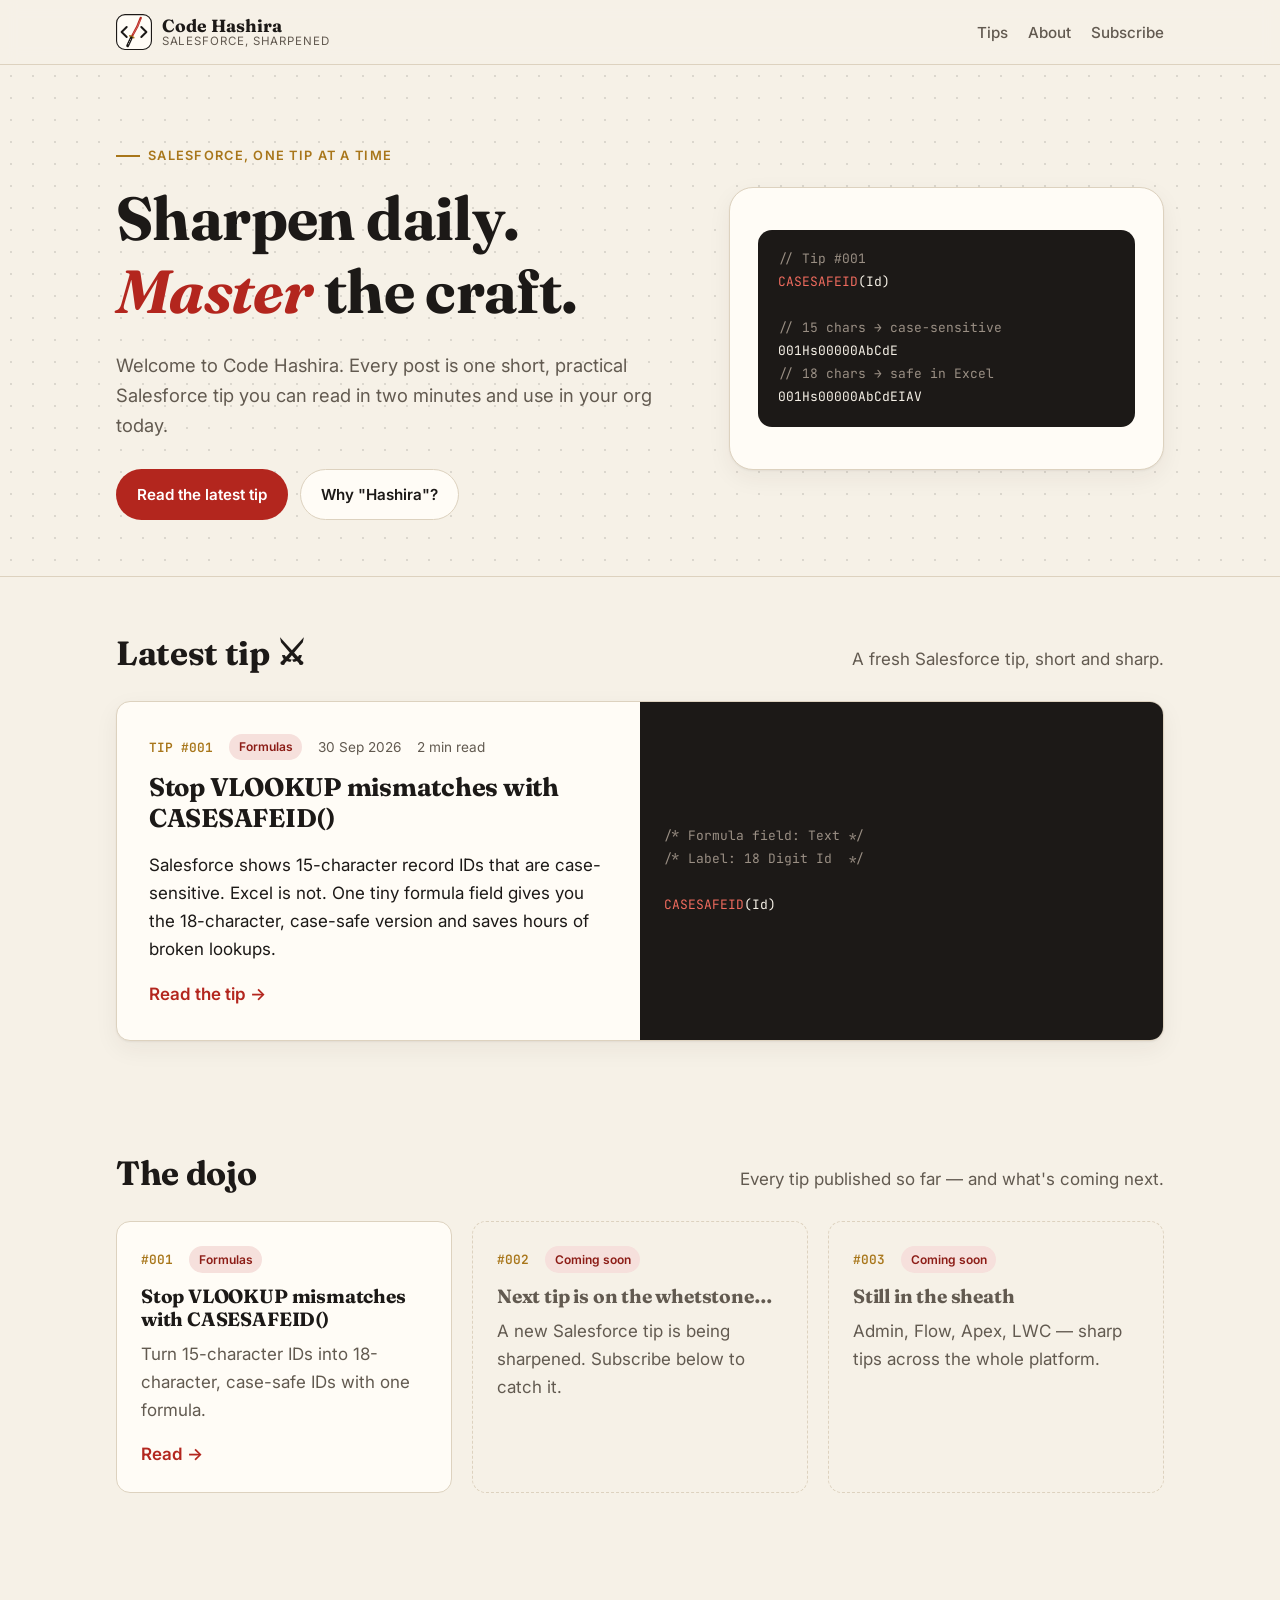
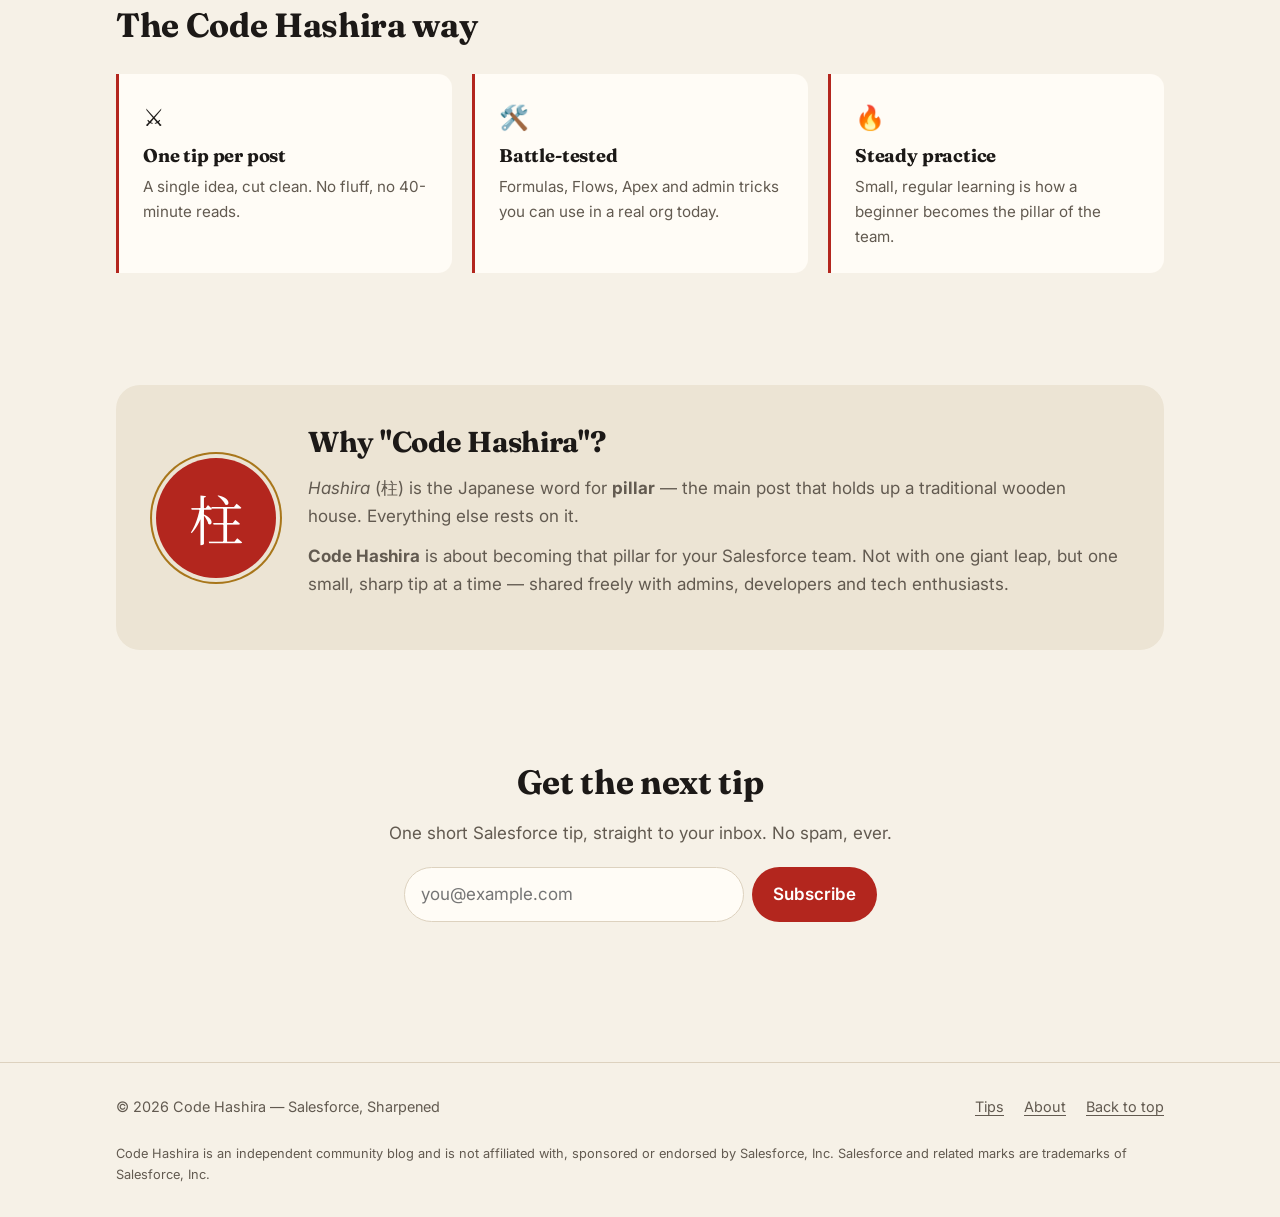
==== commit b32af3b6: "Light theme only, katana logo, and original-only branding - Drop dark mode and the theme toggle - Lo" ====
--- a/index.html
+++ b/index.html
@@ -3,15 +3,15 @@
 <head>
   <meta charset="utf-8">
   <meta name="viewport" content="width=device-width, initial-scale=1">
-  <title>Code Hashira — Breath of Code</title>
-  <meta name="description" content="Code Hashira — Breath of Code. Sharp, practical Salesforce tips. Master the craft one form at a time.">
-  <meta property="og:title" content="Code Hashira — Breath of Code">
-  <meta property="og:description" content="Sharp, practical Salesforce tips. Master the craft one form at a time.">
+  <title>Code Hashira — Salesforce, Sharpened</title>
+  <meta name="description" content="Code Hashira — Salesforce, Sharpened. Short, practical Salesforce tips for admins, developers and tech enthusiasts.">
+  <meta property="og:title" content="Code Hashira — Salesforce, Sharpened">
+  <meta property="og:description" content="Short, practical Salesforce tips for admins, developers and tech enthusiasts.">
   <link rel="icon" href="assets/logo.svg" type="image/svg+xml">
   <link rel="preconnect" href="https://fonts.googleapis.com">
   <link rel="preconnect" href="https://fonts.gstatic.com" crossorigin>
   <link href="https://fonts.googleapis.com/css2?family=Fraunces:ital,opsz,wght@0,9..144,600;0,9..144,700;1,9..144,600&family=Inter:wght@400;500;600&family=JetBrains+Mono:wght@400;600&display=swap" rel="stylesheet">
-  <link href="https://fonts.googleapis.com/css2?family=Noto+Serif+JP:wght@700&text=%E6%9F%B1%E5%A3%B1%E5%BC%90%E5%8F%82%E3%83%8E%E5%9E%8B&display=swap" rel="stylesheet">
+  <link href="https://fonts.googleapis.com/css2?family=Noto+Serif+JP:wght@700&text=%E6%9F%B1&display=swap" rel="stylesheet">
   <link rel="stylesheet" href="assets/css/style.css">
   <script src="assets/js/main.js"></script>
 </head>
@@ -24,14 +24,13 @@
         <img class="brand-mark" src="assets/logo.svg" alt="">
         <span class="brand-text">
           <span class="brand-name">Code Hashira</span>
-          <span class="brand-tag">Breath of Code</span>
+          <span class="brand-tag">Salesforce, Sharpened</span>
         </span>
       </a>
       <ul class="nav-links">
-        <li><a href="#tips">Forms</a></li>
+        <li><a href="#tips">Tips</a></li>
         <li class="hide-sm"><a href="#about">About</a></li>
-        <li class="hide-sm"><a href="#subscribe">Subscribe</a></li>
-        <li><button class="theme-toggle" type="button" aria-label="Toggle theme">☾</button></li>
+        <li><a href="#subscribe">Subscribe</a></li>
       </ul>
     </nav>
   </header>
@@ -41,20 +40,20 @@
     <section class="hero">
       <div class="container hero-grid">
         <div>
-          <span class="eyebrow">Salesforce, one form at a time</span>
-          <h1>Train daily.<br><em>Master</em> the craft.</h1>
+          <span class="eyebrow">Salesforce, one tip at a time</span>
+          <h1>Sharpen daily.<br><em>Master</em> the craft.</h1>
           <p class="lead">
-            Welcome to Code Hashira. Every post is one sharp, practical Salesforce
-            technique — a single "form" you can learn in two minutes and use in your org today.
+            Welcome to Code Hashira. Every post is one short, practical Salesforce
+            tip you can read in two minutes and use in your org today.
           </p>
           <div class="btn-row">
-            <a class="btn btn-primary" href="tips/casesafeid-18-character-ids.html">Learn the latest form</a>
+            <a class="btn btn-primary" href="tips/casesafeid-18-character-ids.html">Read the latest tip</a>
             <a class="btn btn-ghost" href="#about">Why "Hashira"?</a>
           </div>
         </div>
 
         <div class="hero-art" aria-hidden="true">
-          <pre><code><span class="c">// First Form · 壱ノ型</span>
+          <pre><code><span class="c">// Tip #001</span>
 <span class="k">CASESAFEID</span>(Id)
 
 <span class="c">// 15 chars → case-sensitive</span>
@@ -69,14 +68,14 @@
     <section id="tips">
       <div class="container">
         <div class="section-head">
-          <h2>Latest form ⚔</h2>
-          <p>A fresh Salesforce technique, short and sharp.</p>
+          <h2>Latest tip ⚔</h2>
+          <p>A fresh Salesforce tip, short and sharp.</p>
         </div>
 
         <article class="featured">
           <div class="featured-body">
             <div class="meta">
-              <span class="form-no">FORM #001 · 壱</span>
+              <span class="form-no">TIP #001</span>
               <span class="tag">Formulas</span>
               <time datetime="2026-09-30">30 Sep 2026</time>
               <span>2 min read</span>
@@ -87,7 +86,7 @@
               Excel is not. One tiny formula field gives you the 18-character,
               case-safe version and saves hours of broken lookups.
             </p>
-            <a class="read-more" href="tips/casesafeid-18-character-ids.html">Learn this form</a>
+            <a class="read-more" href="tips/casesafeid-18-character-ids.html">Read the tip</a>
           </div>
           <div class="featured-code" aria-hidden="true">
             <pre><code><span class="c">/* Formula field: Text */</span>
@@ -104,13 +103,13 @@
       <div class="container">
         <div class="section-head">
           <h2>The dojo</h2>
-          <p>Every form learned so far — and what's next in training.</p>
+          <p>Every tip published so far — and what's coming next.</p>
         </div>
 
         <div class="card-grid">
           <article class="card">
             <div class="meta">
-              <span class="form-no">#001 · 壱</span>
+              <span class="form-no">#001</span>
               <span class="tag">Formulas</span>
             </div>
             <h3><a href="tips/casesafeid-18-character-ids.html">Stop VLOOKUP mismatches with CASESAFEID()</a></h3>
@@ -120,20 +119,20 @@
 
           <article class="card upcoming">
             <div class="meta">
-              <span class="form-no">#002 · 弐</span>
+              <span class="form-no">#002</span>
               <span class="tag">Coming soon</span>
             </div>
-            <h3>Second form in training…</h3>
-            <p>A new Salesforce technique is being sharpened. Subscribe below to catch it.</p>
+            <h3>Next tip is on the whetstone…</h3>
+            <p>A new Salesforce tip is being sharpened. Subscribe below to catch it.</p>
           </article>
 
           <article class="card upcoming">
             <div class="meta">
-              <span class="form-no">#003 · 参</span>
+              <span class="form-no">#003</span>
               <span class="tag">Coming soon</span>
             </div>
-            <h3>Still unsheathed</h3>
-            <p>Admin, Flow, Apex, LWC — sharp techniques across the whole platform.</p>
+            <h3>Still in the sheath</h3>
+            <p>Admin, Flow, Apex, LWC — sharp tips across the whole platform.</p>
           </article>
         </div>
       </div>
@@ -143,13 +142,13 @@
     <section>
       <div class="container">
         <div class="section-head">
-          <h2>The Hashira way</h2>
+          <h2>The Code Hashira way</h2>
         </div>
         <div class="pillars">
           <div class="pillar">
             <div class="icon" aria-hidden="true">⚔️</div>
-            <h3>One form per post</h3>
-            <p>A single technique, cut clean. No fluff, no 40-minute reads.</p>
+            <h3>One tip per post</h3>
+            <p>A single idea, cut clean. No fluff, no 40-minute reads.</p>
           </div>
           <div class="pillar">
             <div class="icon" aria-hidden="true">🛠️</div>
@@ -158,8 +157,8 @@
           </div>
           <div class="pillar">
             <div class="icon" aria-hidden="true">🔥</div>
-            <h3>Relentless training</h3>
-            <p>Small, daily practice is how a beginner becomes a pillar of the team.</p>
+            <h3>Steady practice</h3>
+            <p>Small, regular learning is how a beginner becomes the pillar of the team.</p>
           </div>
         </div>
       </div>
@@ -173,14 +172,13 @@
           <div>
             <h2>Why "Code Hashira"?</h2>
             <p>
-              <em>Hashira</em> (柱) means <strong>pillar</strong> — the strongest warriors who hold
-              the line. They didn't get there with one big leap. They trained, form by form,
-              every single day.
+              <em>Hashira</em> (柱) is the Japanese word for <strong>pillar</strong> — the main
+              post that holds up a traditional wooden house. Everything else rests on it.
             </p>
             <p>
-              <strong>Code Hashira</strong> brings that discipline to Salesforce. Each post is one
-              <strong>form</strong>: a small, sharp technique. Master enough of them and you become
-              the pillar your team leans on.
+              <strong>Code Hashira</strong> is about becoming that pillar for your Salesforce team.
+              Not with one giant leap, but one small, sharp tip at a time — shared freely with
+              admins, developers and tech enthusiasts.
             </p>
           </div>
         </div>
@@ -190,8 +188,8 @@
     <!-- Subscribe -->
     <section id="subscribe">
       <div class="container subscribe">
-        <h2>Get the next form</h2>
-        <p>One short Salesforce technique, straight to your inbox. No spam, ever.</p>
+        <h2>Get the next tip</h2>
+        <p>One short Salesforce tip, straight to your inbox. No spam, ever.</p>
         <form>
           <label for="email" class="skip-link">Email address</label>
           <input id="email" type="email" name="email" placeholder="you@example.com" required>
@@ -204,12 +202,16 @@
 
   <footer class="site-footer">
     <div class="container footer-row">
-      <span>© <span id="year">2026</span> Code Hashira — Breath of Code</span>
+      <span>© <span id="year">2026</span> Code Hashira — Salesforce, Sharpened</span>
       <ul class="footer-links">
-        <li><a href="#tips">Forms</a></li>
+        <li><a href="#tips">Tips</a></li>
         <li><a href="#about">About</a></li>
         <li><a href="#main">Back to top</a></li>
       </ul>
+      <p class="disclaimer">
+        Code Hashira is an independent community blog and is not affiliated with, sponsored or
+        endorsed by Salesforce, Inc. Salesforce and related marks are trademarks of Salesforce, Inc.
+      </p>
     </div>
   </footer>
 </body>
--- a/assets/css/style.css
+++ b/assets/css/style.css
@@ -1,6 +1,6 @@
 /* ==========================================================
-   Code Hashira — Breath of Code
-   Washi paper, sumi ink, crimson blade and gold. Light and dark themes.
+   Code Hashira — Salesforce, Sharpened
+   Washi paper, sumi ink, crimson blade and gold. Light theme.
    ========================================================== */
 
 :root {
@@ -16,7 +16,7 @@
   --flame: #a8761a;         /* hashira gold */
   --code-bg: #1c1917;
   --code-text: #f6f1e7;
-  --pattern: rgba(28, 25, 23, .035);
+  --pattern: rgba(28, 25, 23, .12);
   --shadow: 0 1px 2px rgba(43, 38, 32, .06), 0 8px 24px rgba(43, 38, 32, .06);
   --radius: 14px;
   --max: 1080px;
@@ -24,44 +24,6 @@
   --font-serif: "Fraunces", Georgia, "Times New Roman", serif;
   --font-mono: "JetBrains Mono", ui-monospace, SFMono-Regular, Menlo, monospace;
   color-scheme: light;
-}
-
-@media (prefers-color-scheme: dark) {
-  :root:not([data-theme="light"]) {
-    --bg: #121012;
-    --surface: #1c191b;
-    --surface-2: #262124;
-    --text: #f0e9df;
-    --muted: #a99f95;
-    --border: #372f33;
-    --accent: #ef5a4c;
-    --accent-strong: #ff8579;
-    --accent-soft: #3a1a18;
-    --flame: #e0b24f;
-    --code-bg: #0a090a;
-    --code-text: #f0e9df;
-    --pattern: rgba(255, 255, 255, .025);
-    --shadow: 0 1px 2px rgba(0, 0, 0, .3), 0 8px 24px rgba(0, 0, 0, .25);
-    color-scheme: dark;
-  }
-}
-
-:root[data-theme="dark"] {
-  --bg: #121012;
-  --surface: #1c191b;
-  --surface-2: #262124;
-  --text: #f0e9df;
-  --muted: #a99f95;
-  --border: #372f33;
-  --accent: #ef5a4c;
-  --accent-strong: #ff8579;
-  --accent-soft: #3a1a18;
-  --flame: #e0b24f;
-  --code-bg: #0a090a;
-  --code-text: #f0e9df;
-  --pattern: rgba(255, 255, 255, .025);
-  --shadow: 0 1px 2px rgba(0, 0, 0, .3), 0 8px 24px rgba(0, 0, 0, .25);
-  color-scheme: dark;
 }
 
 /* ---------- Base ---------- */
@@ -184,20 +146,6 @@
 }
 .nav-links a:hover { color: var(--text); }
 
-.theme-toggle {
-  background: var(--surface);
-  border: 1px solid var(--border);
-  color: var(--text);
-  width: 38px;
-  height: 38px;
-  border-radius: 50%;
-  cursor: pointer;
-  display: grid;
-  place-items: center;
-  font-size: 1rem;
-}
-.theme-toggle:hover { border-color: var(--accent); }
-
 @media (max-width: 640px) {
   .nav-links .hide-sm { display: none; }
   .brand-tag { display: none; }
@@ -208,12 +156,9 @@
   padding: 72px 0 56px;
   position: relative;
   overflow: hidden;
-  /* Ichimatsu (checkered) pattern, very faint */
-  background-image:
-    linear-gradient(45deg, var(--pattern) 25%, transparent 25%, transparent 75%, var(--pattern) 75%),
-    linear-gradient(45deg, var(--pattern) 25%, transparent 25%, transparent 75%, var(--pattern) 75%);
-  background-size: 48px 48px;
-  background-position: 0 0, 24px 24px;
+  /* Faint dot grid, like graph paper */
+  background-image: radial-gradient(var(--pattern) 1.5px, transparent 1.5px);
+  background-size: 22px 22px;
   border-bottom: 1px solid var(--border);
 }
 
@@ -490,6 +435,11 @@
 .footer-row a { color: var(--muted); }
 .footer-row a:hover { color: var(--text); }
 .footer-links { display: flex; gap: 1.25rem; list-style: none; margin: 0; padding: 0; }
+.disclaimer {
+  flex-basis: 100%;
+  font-size: .8rem;
+  margin: .5rem 0 0;
+}
 
 /* ---------- Article (single tip) ---------- */
 .article {
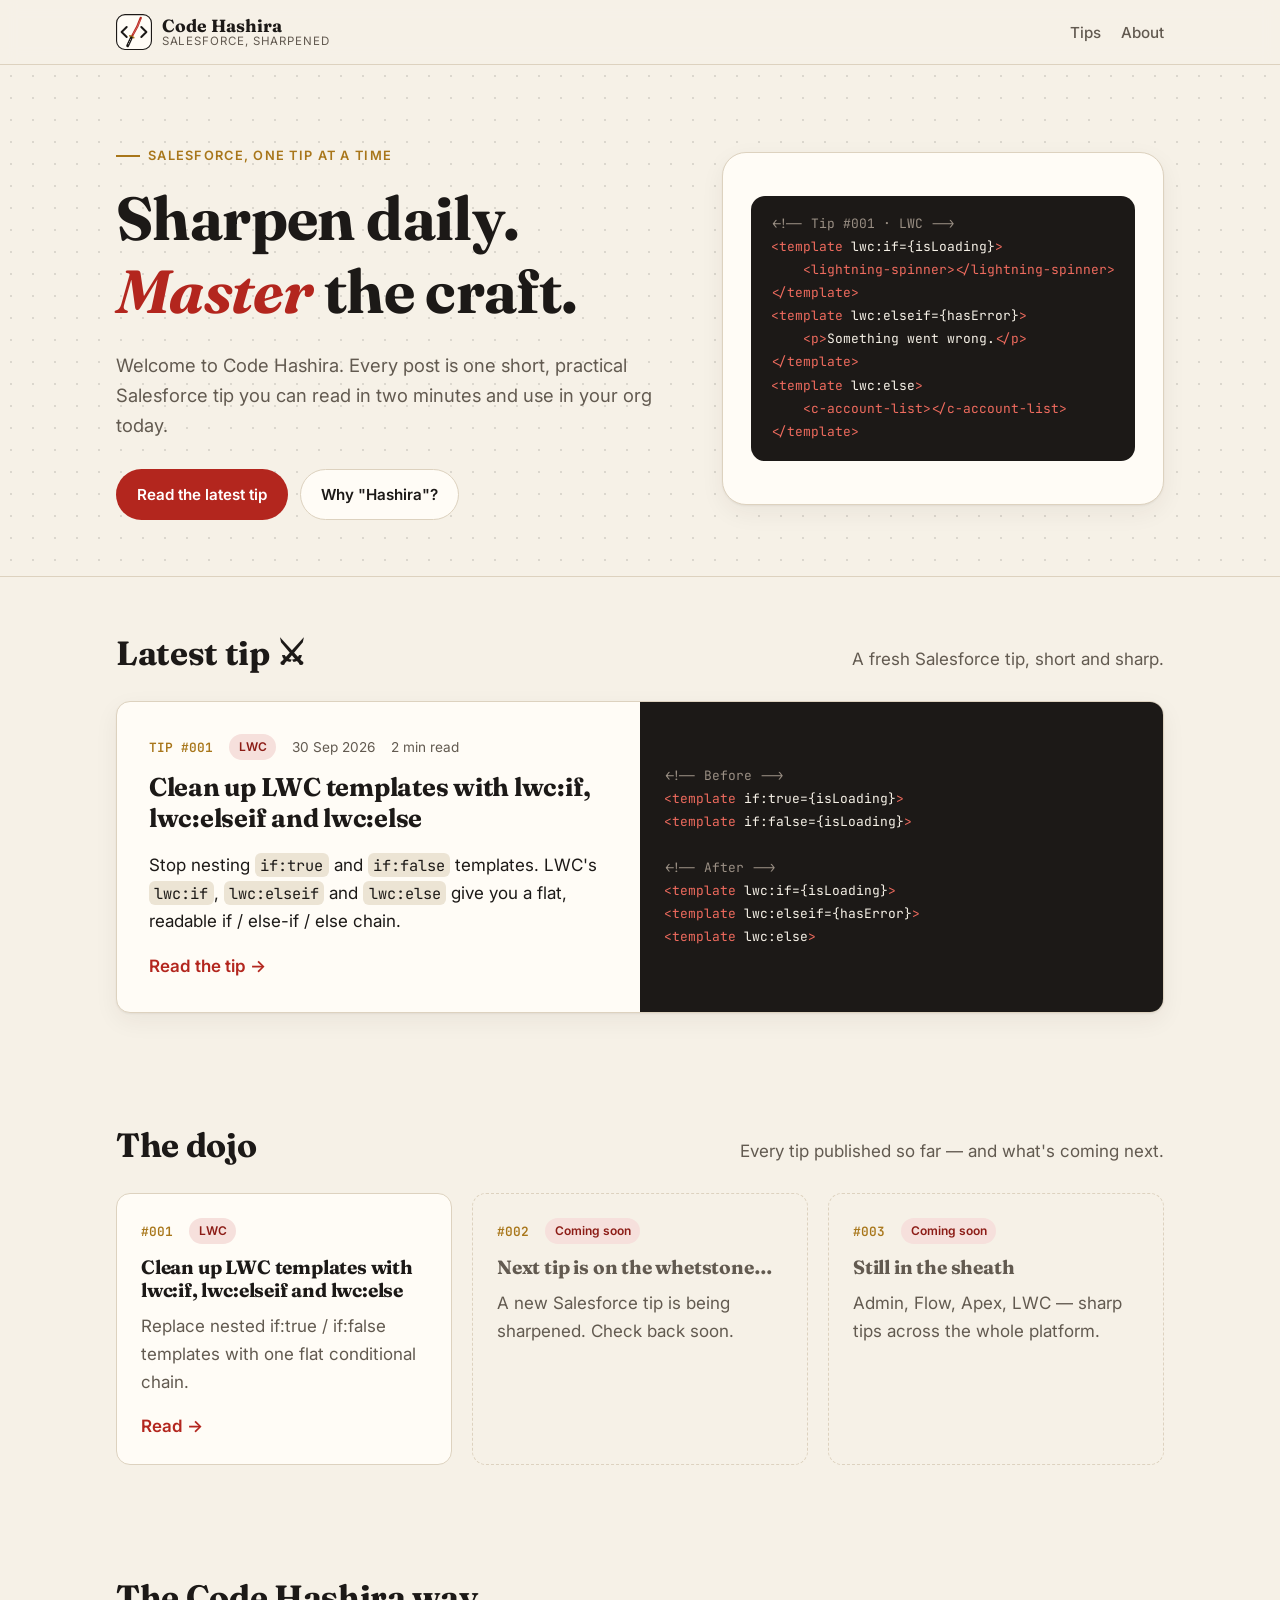
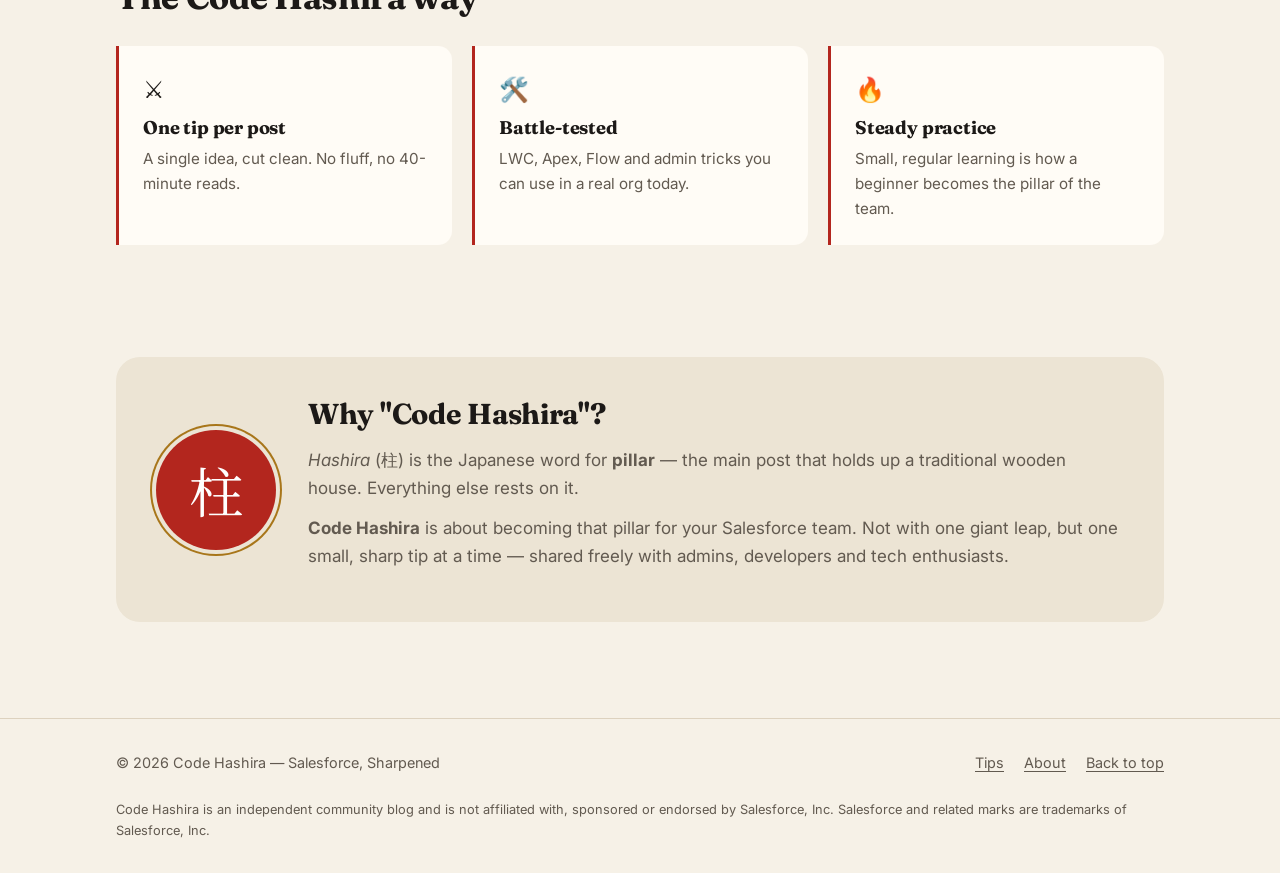
==== commit a8287ecc: "Remove subscribe section; first tip is now an LWC tip - Drop the newsletter form, its styles and scr" ====
--- a/index.html
+++ b/index.html
@@ -29,8 +29,7 @@
       </a>
       <ul class="nav-links">
         <li><a href="#tips">Tips</a></li>
-        <li class="hide-sm"><a href="#about">About</a></li>
-        <li><a href="#subscribe">Subscribe</a></li>
+        <li><a href="#about">About</a></li>
       </ul>
     </nav>
   </header>
@@ -47,19 +46,22 @@
             tip you can read in two minutes and use in your org today.
           </p>
           <div class="btn-row">
-            <a class="btn btn-primary" href="tips/casesafeid-18-character-ids.html">Read the latest tip</a>
+            <a class="btn btn-primary" href="tips/lwc-if-elseif-else.html">Read the latest tip</a>
             <a class="btn btn-ghost" href="#about">Why "Hashira"?</a>
           </div>
         </div>
 
         <div class="hero-art" aria-hidden="true">
-          <pre><code><span class="c">// Tip #001</span>
-<span class="k">CASESAFEID</span>(Id)
-
-<span class="c">// 15 chars → case-sensitive</span>
-001Hs00000AbCdE
-<span class="c">// 18 chars → safe in Excel</span>
-001Hs00000AbCdEIAV</code></pre>
+          <pre><code><span class="c">&lt;!-- Tip #001 · LWC --&gt;</span>
+<span class="k">&lt;template</span> lwc:if={isLoading}<span class="k">&gt;</span>
+    <span class="k">&lt;lightning-spinner&gt;&lt;/lightning-spinner&gt;</span>
+<span class="k">&lt;/template&gt;</span>
+<span class="k">&lt;template</span> lwc:elseif={hasError}<span class="k">&gt;</span>
+    <span class="k">&lt;p&gt;</span>Something went wrong.<span class="k">&lt;/p&gt;</span>
+<span class="k">&lt;/template&gt;</span>
+<span class="k">&lt;template</span> lwc:else<span class="k">&gt;</span>
+    <span class="k">&lt;c-account-list&gt;&lt;/c-account-list&gt;</span>
+<span class="k">&lt;/template&gt;</span></code></pre>
         </div>
       </div>
     </section>
@@ -76,23 +78,27 @@
           <div class="featured-body">
             <div class="meta">
               <span class="form-no">TIP #001</span>
-              <span class="tag">Formulas</span>
+              <span class="tag">LWC</span>
               <time datetime="2026-09-30">30 Sep 2026</time>
               <span>2 min read</span>
             </div>
-            <h3><a href="tips/casesafeid-18-character-ids.html">Stop VLOOKUP mismatches with CASESAFEID()</a></h3>
+            <h3><a href="tips/lwc-if-elseif-else.html">Clean up LWC templates with lwc:if, lwc:elseif and lwc:else</a></h3>
             <p>
-              Salesforce shows 15-character record IDs that are case-sensitive.
-              Excel is not. One tiny formula field gives you the 18-character,
-              case-safe version and saves hours of broken lookups.
+              Stop nesting <code>if:true</code> and <code>if:false</code> templates. LWC's
+              <code>lwc:if</code>, <code>lwc:elseif</code> and <code>lwc:else</code> give you a flat,
+              readable if / else-if / else chain.
             </p>
-            <a class="read-more" href="tips/casesafeid-18-character-ids.html">Read the tip</a>
+            <a class="read-more" href="tips/lwc-if-elseif-else.html">Read the tip</a>
           </div>
           <div class="featured-code" aria-hidden="true">
-            <pre><code><span class="c">/* Formula field: Text */</span>
-<span class="c">/* Label: 18 Digit Id  */</span>
-
-<span class="k">CASESAFEID</span>(Id)</code></pre>
+            <pre><code><span class="c">&lt;!-- Before --&gt;</span>
+<span class="k">&lt;template</span> if:true={isLoading}<span class="k">&gt;</span>
+<span class="k">&lt;template</span> if:false={isLoading}<span class="k">&gt;</span>
+
+<span class="c">&lt;!-- After --&gt;</span>
+<span class="k">&lt;template</span> lwc:if={isLoading}<span class="k">&gt;</span>
+<span class="k">&lt;template</span> lwc:elseif={hasError}<span class="k">&gt;</span>
+<span class="k">&lt;template</span> lwc:else<span class="k">&gt;</span></code></pre>
           </div>
         </article>
       </div>
@@ -110,11 +116,11 @@
           <article class="card">
             <div class="meta">
               <span class="form-no">#001</span>
-              <span class="tag">Formulas</span>
-            </div>
-            <h3><a href="tips/casesafeid-18-character-ids.html">Stop VLOOKUP mismatches with CASESAFEID()</a></h3>
-            <p>Turn 15-character IDs into 18-character, case-safe IDs with one formula.</p>
-            <a class="read-more" href="tips/casesafeid-18-character-ids.html">Read</a>
+              <span class="tag">LWC</span>
+            </div>
+            <h3><a href="tips/lwc-if-elseif-else.html">Clean up LWC templates with lwc:if, lwc:elseif and lwc:else</a></h3>
+            <p>Replace nested if:true / if:false templates with one flat conditional chain.</p>
+            <a class="read-more" href="tips/lwc-if-elseif-else.html">Read</a>
           </article>
 
           <article class="card upcoming">
@@ -123,7 +129,7 @@
               <span class="tag">Coming soon</span>
             </div>
             <h3>Next tip is on the whetstone…</h3>
-            <p>A new Salesforce tip is being sharpened. Subscribe below to catch it.</p>
+            <p>A new Salesforce tip is being sharpened. Check back soon.</p>
           </article>
 
           <article class="card upcoming">
@@ -153,7 +159,7 @@
           <div class="pillar">
             <div class="icon" aria-hidden="true">🛠️</div>
             <h3>Battle-tested</h3>
-            <p>Formulas, Flows, Apex and admin tricks you can use in a real org today.</p>
+            <p>LWC, Apex, Flow and admin tricks you can use in a real org today.</p>
           </div>
           <div class="pillar">
             <div class="icon" aria-hidden="true">🔥</div>
@@ -185,19 +191,6 @@
       </div>
     </section>
 
-    <!-- Subscribe -->
-    <section id="subscribe">
-      <div class="container subscribe">
-        <h2>Get the next tip</h2>
-        <p>One short Salesforce tip, straight to your inbox. No spam, ever.</p>
-        <form>
-          <label for="email" class="skip-link">Email address</label>
-          <input id="email" type="email" name="email" placeholder="you@example.com" required>
-          <button class="btn btn-primary" type="submit">Subscribe</button>
-        </form>
-        <p class="form-note" role="status"></p>
-      </div>
-    </section>
   </main>
 
   <footer class="site-footer">
--- a/assets/css/style.css
+++ b/assets/css/style.css
@@ -96,7 +96,7 @@
 /* ---------- Header ---------- */
 .site-header {
   position: sticky;
-  top: 0;
+  top: env(safe-area-inset-top, 0px);
   z-index: 10;
   background: color-mix(in srgb, var(--bg) 88%, transparent);
   backdrop-filter: blur(8px);
@@ -389,35 +389,6 @@
   .about-avatar { width: 80px; height: 80px; font-size: 2rem; }
 }
 
-/* ---------- Newsletter ---------- */
-.subscribe {
-  text-align: center;
-  max-width: 620px;
-  margin: 0 auto;
-}
-.subscribe h2 { font-size: clamp(1.6rem, 3vw, 2.1rem); }
-.subscribe p { color: var(--muted); }
-.subscribe form {
-  display: flex;
-  gap: .5rem;
-  margin-top: 1.25rem;
-  flex-wrap: wrap;
-  justify-content: center;
-}
-.subscribe input {
-  flex: 1 1 240px;
-  max-width: 340px;
-  padding: .75rem 1rem;
-  border-radius: 999px;
-  border: 1px solid var(--border);
-  background: var(--surface);
-  color: var(--text);
-  font: inherit;
-}
-.subscribe input:focus { outline: 2px solid var(--accent); outline-offset: 1px; }
-.subscribe button { cursor: pointer; font: inherit; font-weight: 600; }
-.form-note { font-size: .85rem; margin-top: .75rem; min-height: 1.4em; }
-
 /* ---------- Footer ---------- */
 .site-footer {
   border-top: 1px solid var(--border);
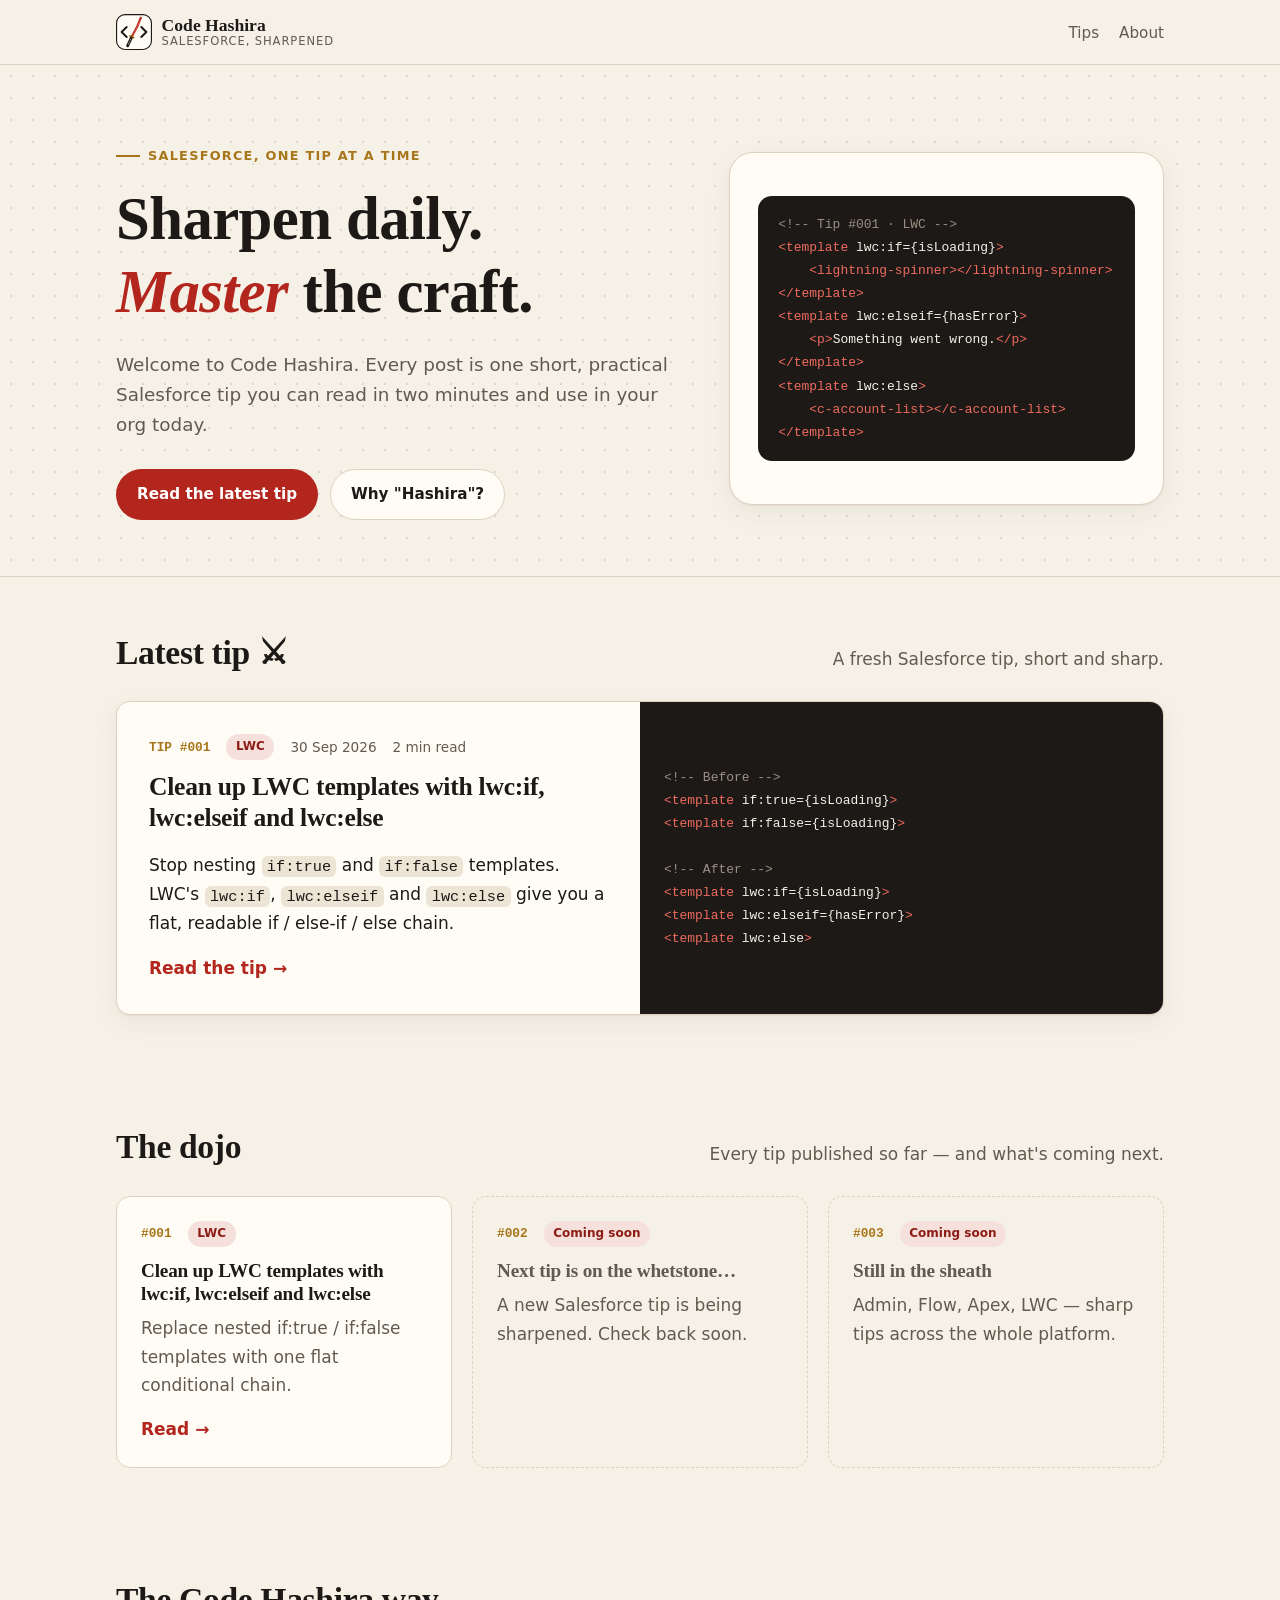
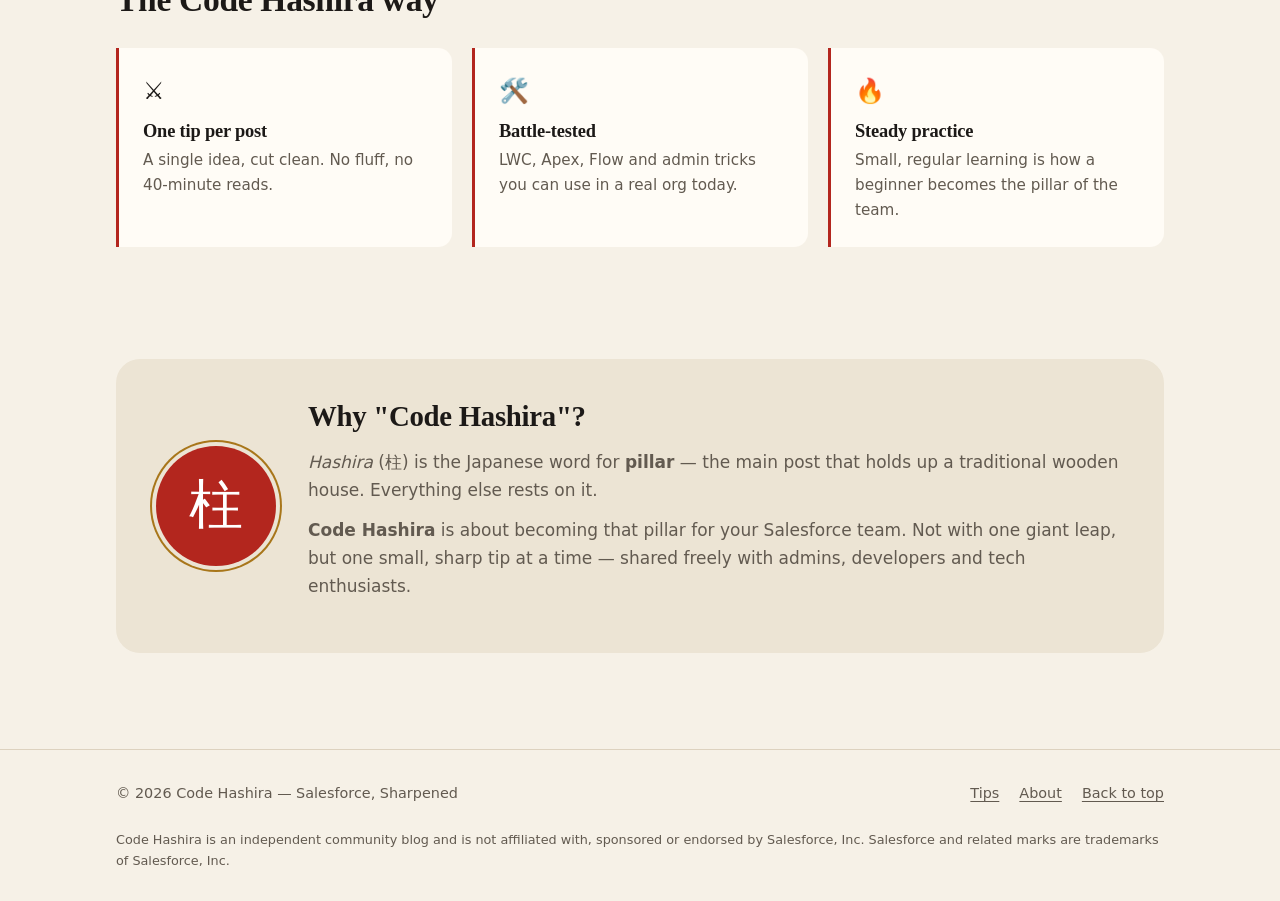
==== commit b09a787a: "Harden site for publishing Add a Content-Security-Policy and referrer policy to every page and a .no" ====
--- a/index.html
+++ b/index.html
@@ -3,6 +3,8 @@
 <head>
   <meta charset="utf-8">
   <meta name="viewport" content="width=device-width, initial-scale=1">
+  <meta http-equiv="Content-Security-Policy" content="default-src 'self'; script-src 'self'; style-src 'self' https://fonts.googleapis.com; font-src https://fonts.gstatic.com; img-src 'self' data:; connect-src 'none'; object-src 'none'; base-uri 'self'; form-action 'none'">
+  <meta name="referrer" content="strict-origin-when-cross-origin">
   <title>Code Hashira — Salesforce, Sharpened</title>
   <meta name="description" content="Code Hashira — Salesforce, Sharpened. Short, practical Salesforce tips for admins, developers and tech enthusiasts.">
   <meta property="og:title" content="Code Hashira — Salesforce, Sharpened">
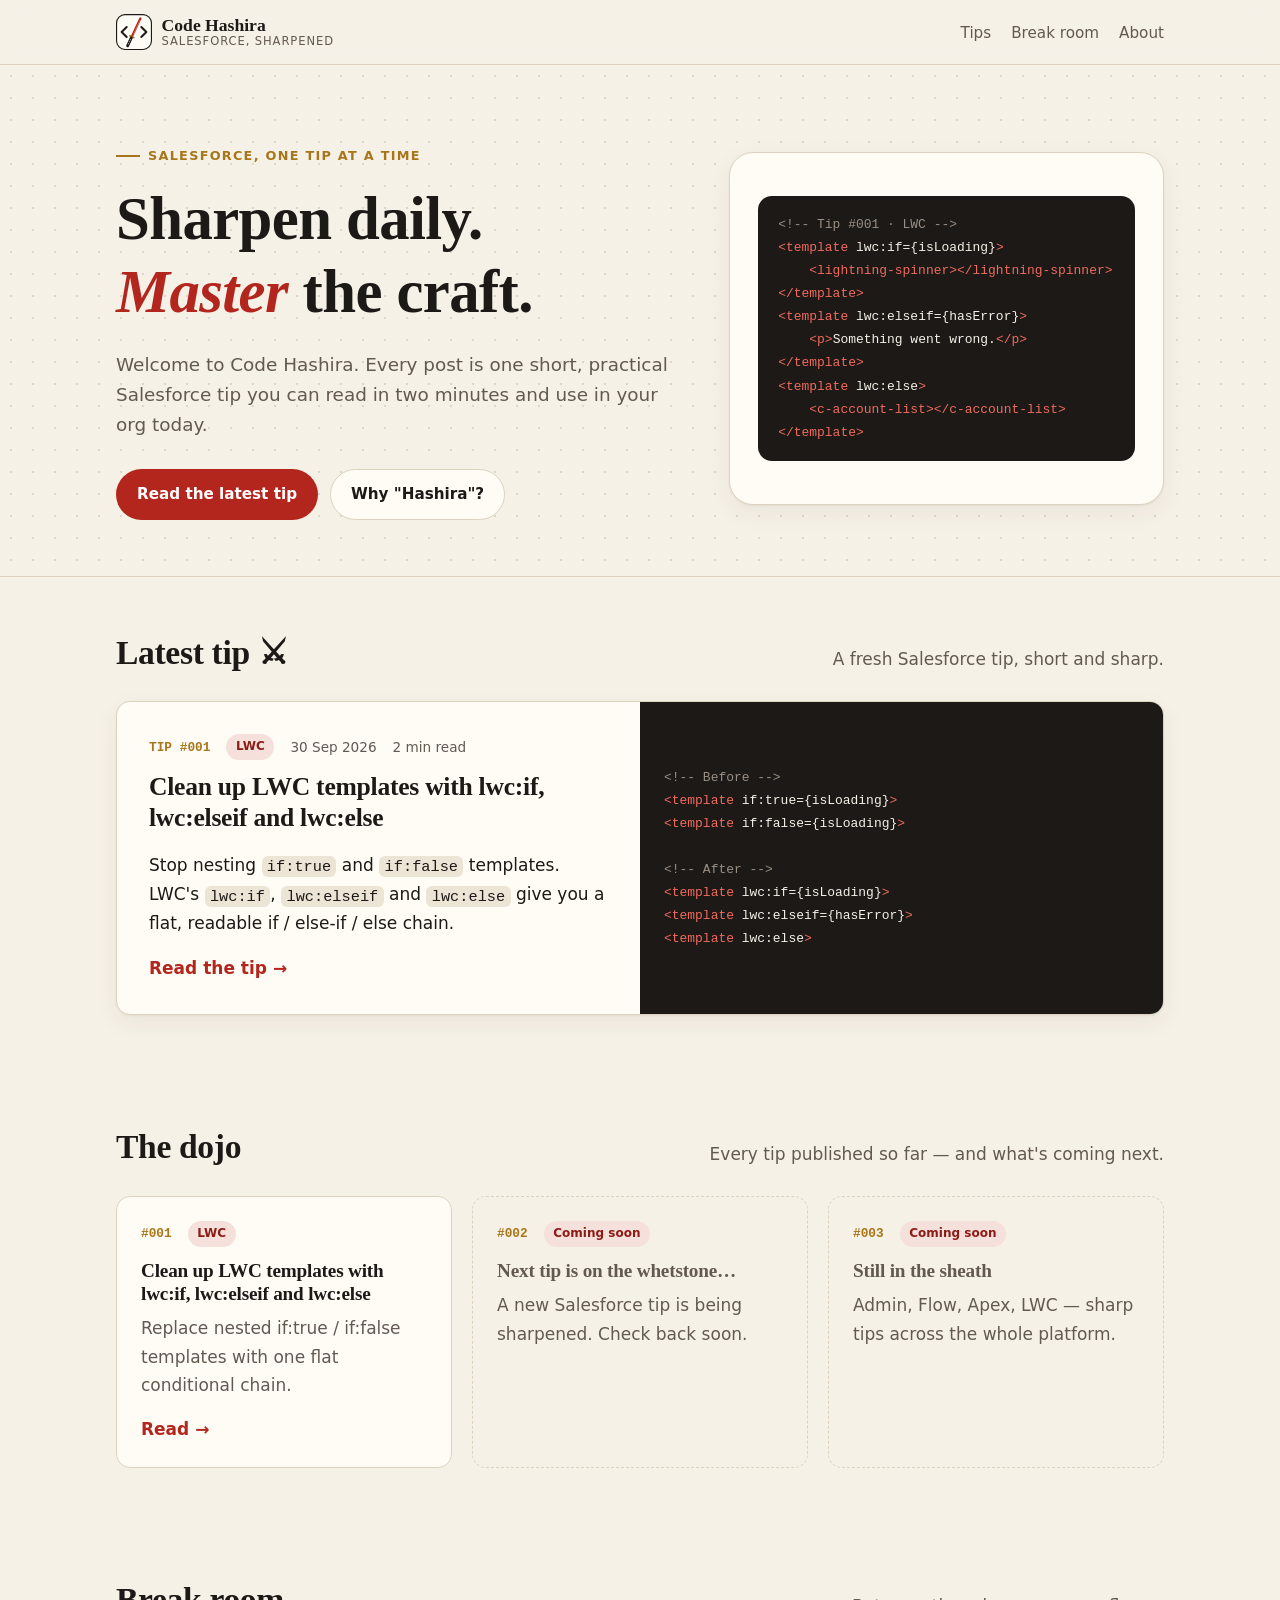
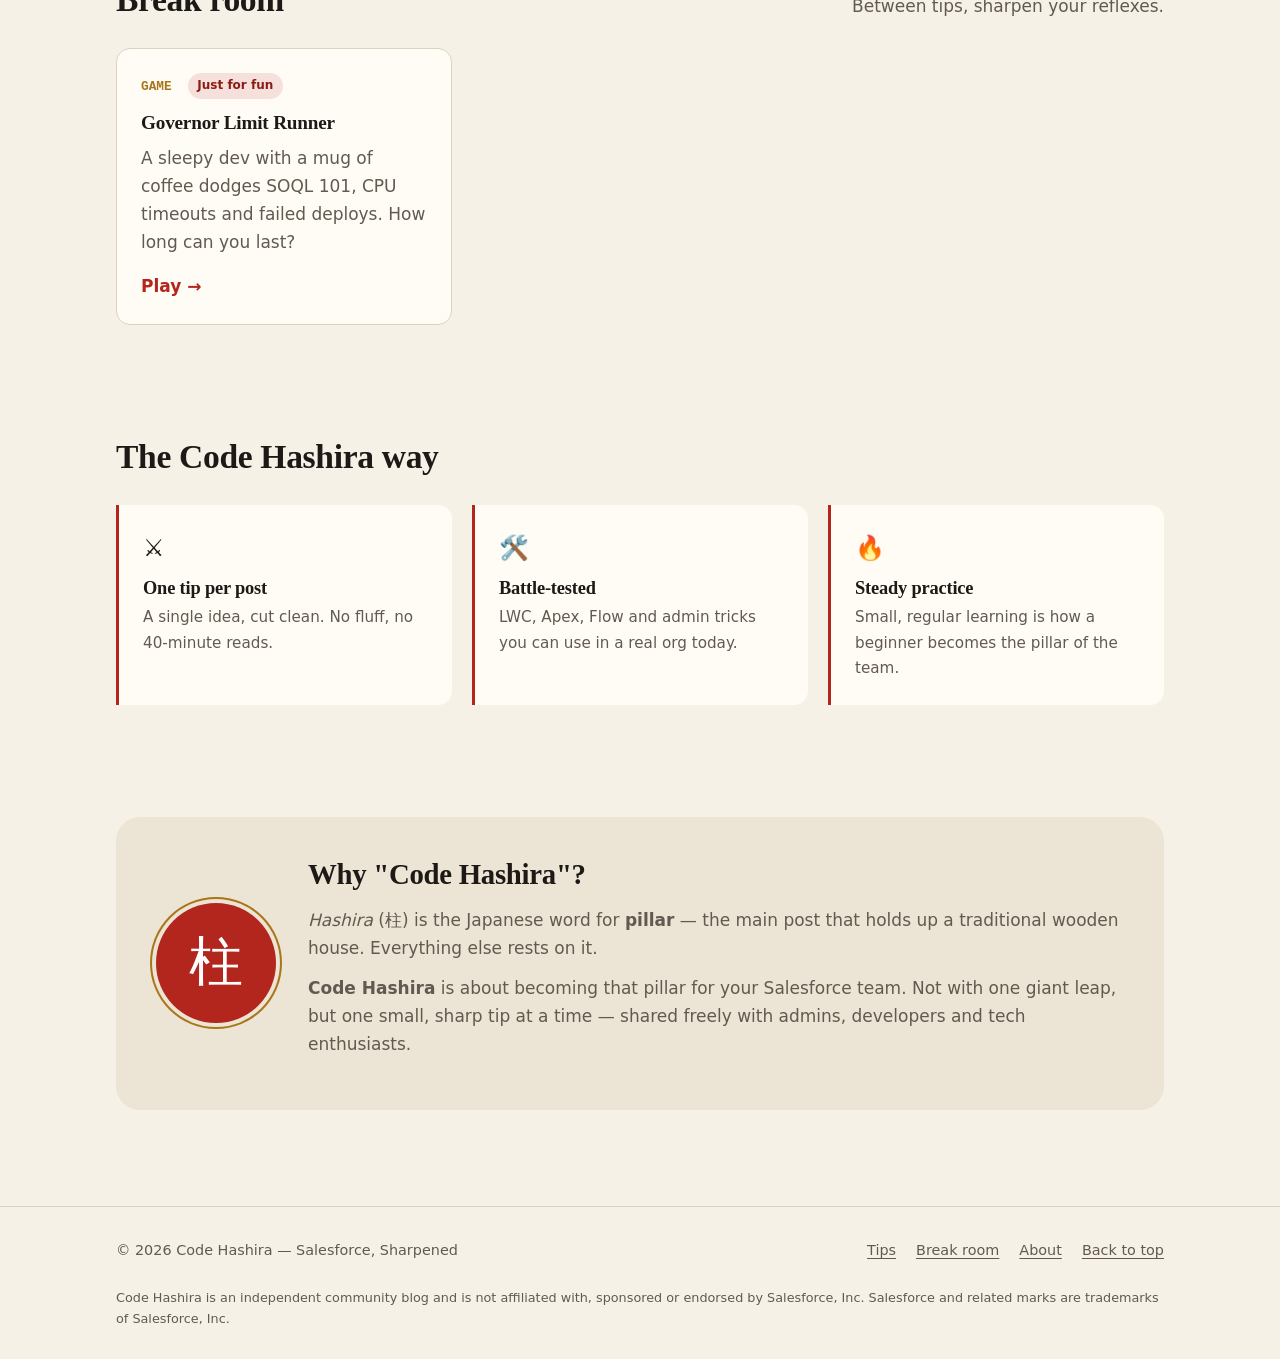
==== commit f6c16f75: "Add Governor Limit Runner break-room game A small pixel-art endless runner where a sleepy dev dodges" ====
--- a/index.html
+++ b/index.html
@@ -31,6 +31,7 @@
       </a>
       <ul class="nav-links">
         <li><a href="#tips">Tips</a></li>
+        <li class="hide-sm"><a href="games/governor-limit-runner.html">Break room</a></li>
         <li><a href="#about">About</a></li>
       </ul>
     </nav>
@@ -146,6 +147,28 @@
       </div>
     </section>
 
+    <!-- Break room -->
+    <section id="break-room">
+      <div class="container">
+        <div class="section-head">
+          <h2>Break room</h2>
+          <p>Between tips, sharpen your reflexes.</p>
+        </div>
+
+        <div class="card-grid">
+          <article class="card">
+            <div class="meta">
+              <span class="form-no">GAME</span>
+              <span class="tag">Just for fun</span>
+            </div>
+            <h3><a href="games/governor-limit-runner.html">Governor Limit Runner</a></h3>
+            <p>A sleepy dev with a mug of coffee dodges SOQL 101, CPU timeouts and failed deploys. How long can you last?</p>
+            <a class="read-more" href="games/governor-limit-runner.html">Play</a>
+          </article>
+        </div>
+      </div>
+    </section>
+
     <!-- What you'll find -->
     <section>
       <div class="container">
@@ -200,6 +223,7 @@
       <span>© <span id="year">2026</span> Code Hashira — Salesforce, Sharpened</span>
       <ul class="footer-links">
         <li><a href="#tips">Tips</a></li>
+        <li><a href="games/governor-limit-runner.html">Break room</a></li>
         <li><a href="#about">About</a></li>
         <li><a href="#main">Back to top</a></li>
       </ul>
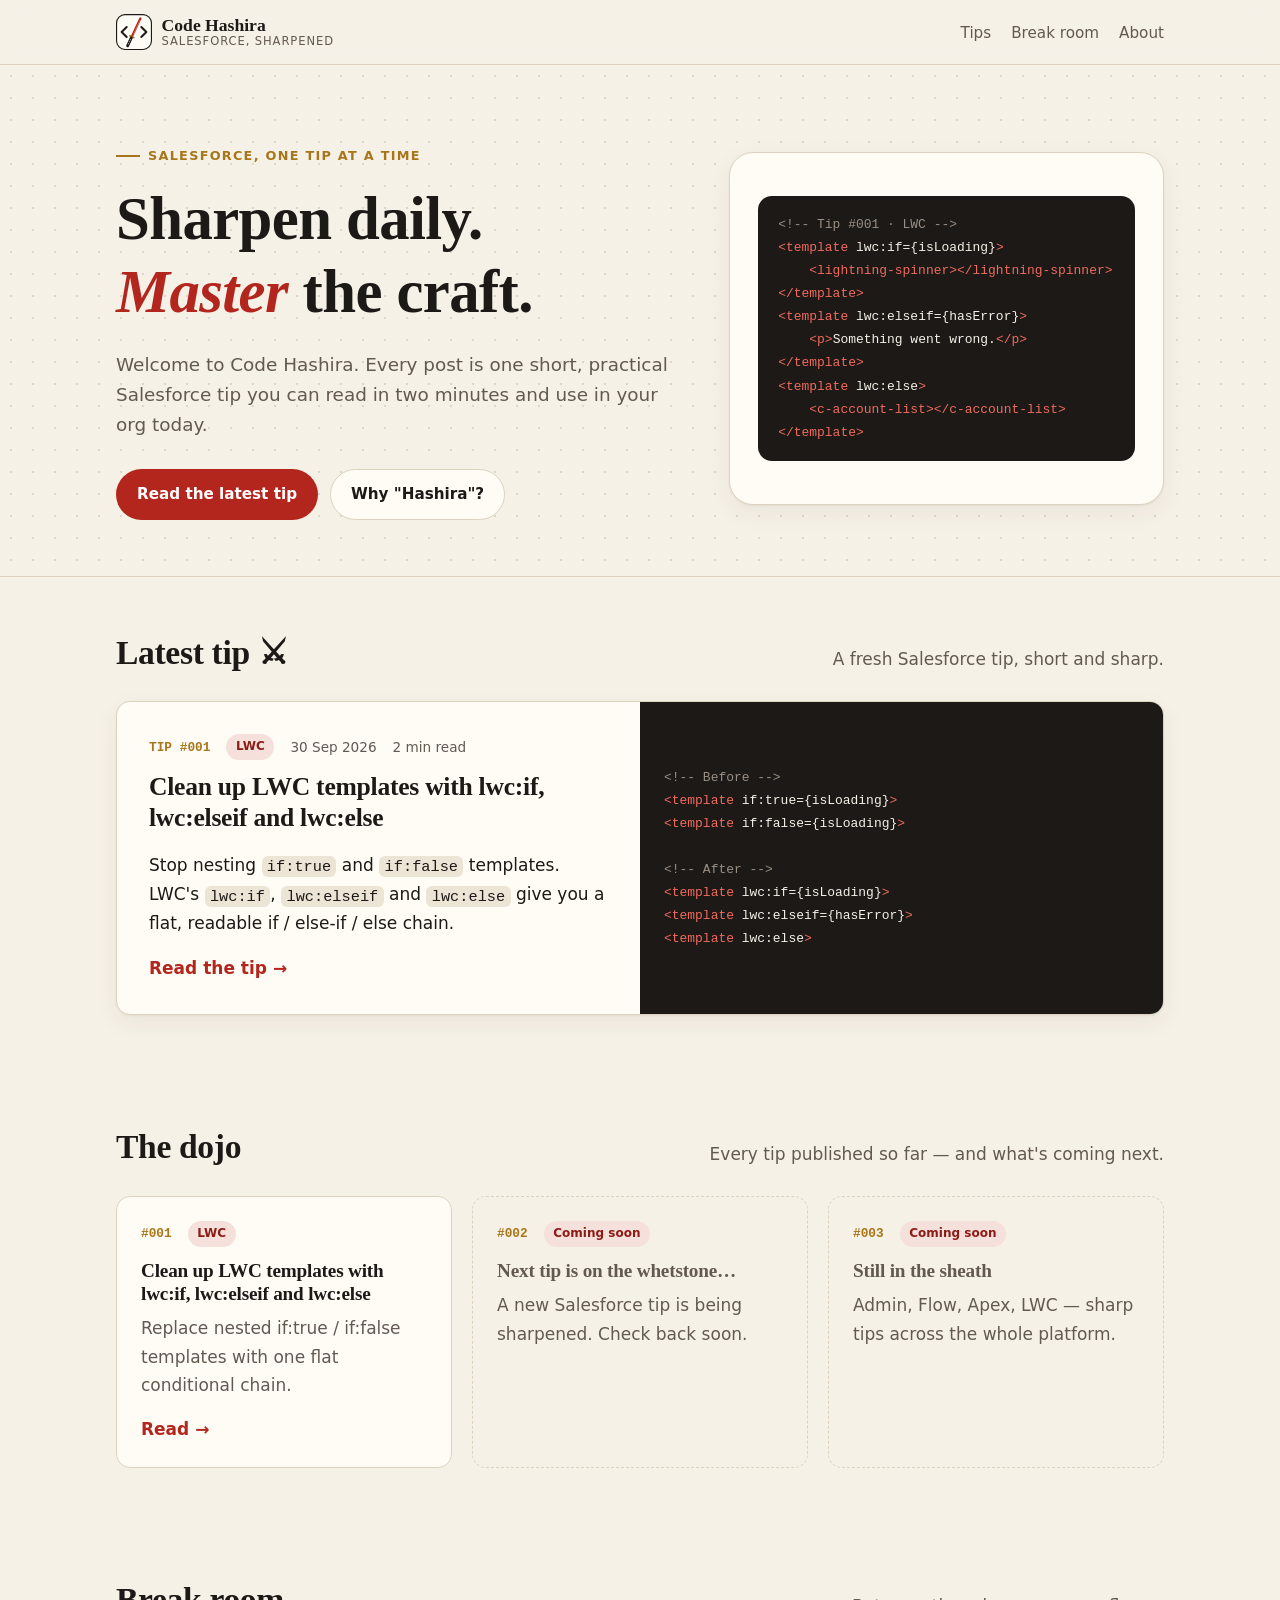
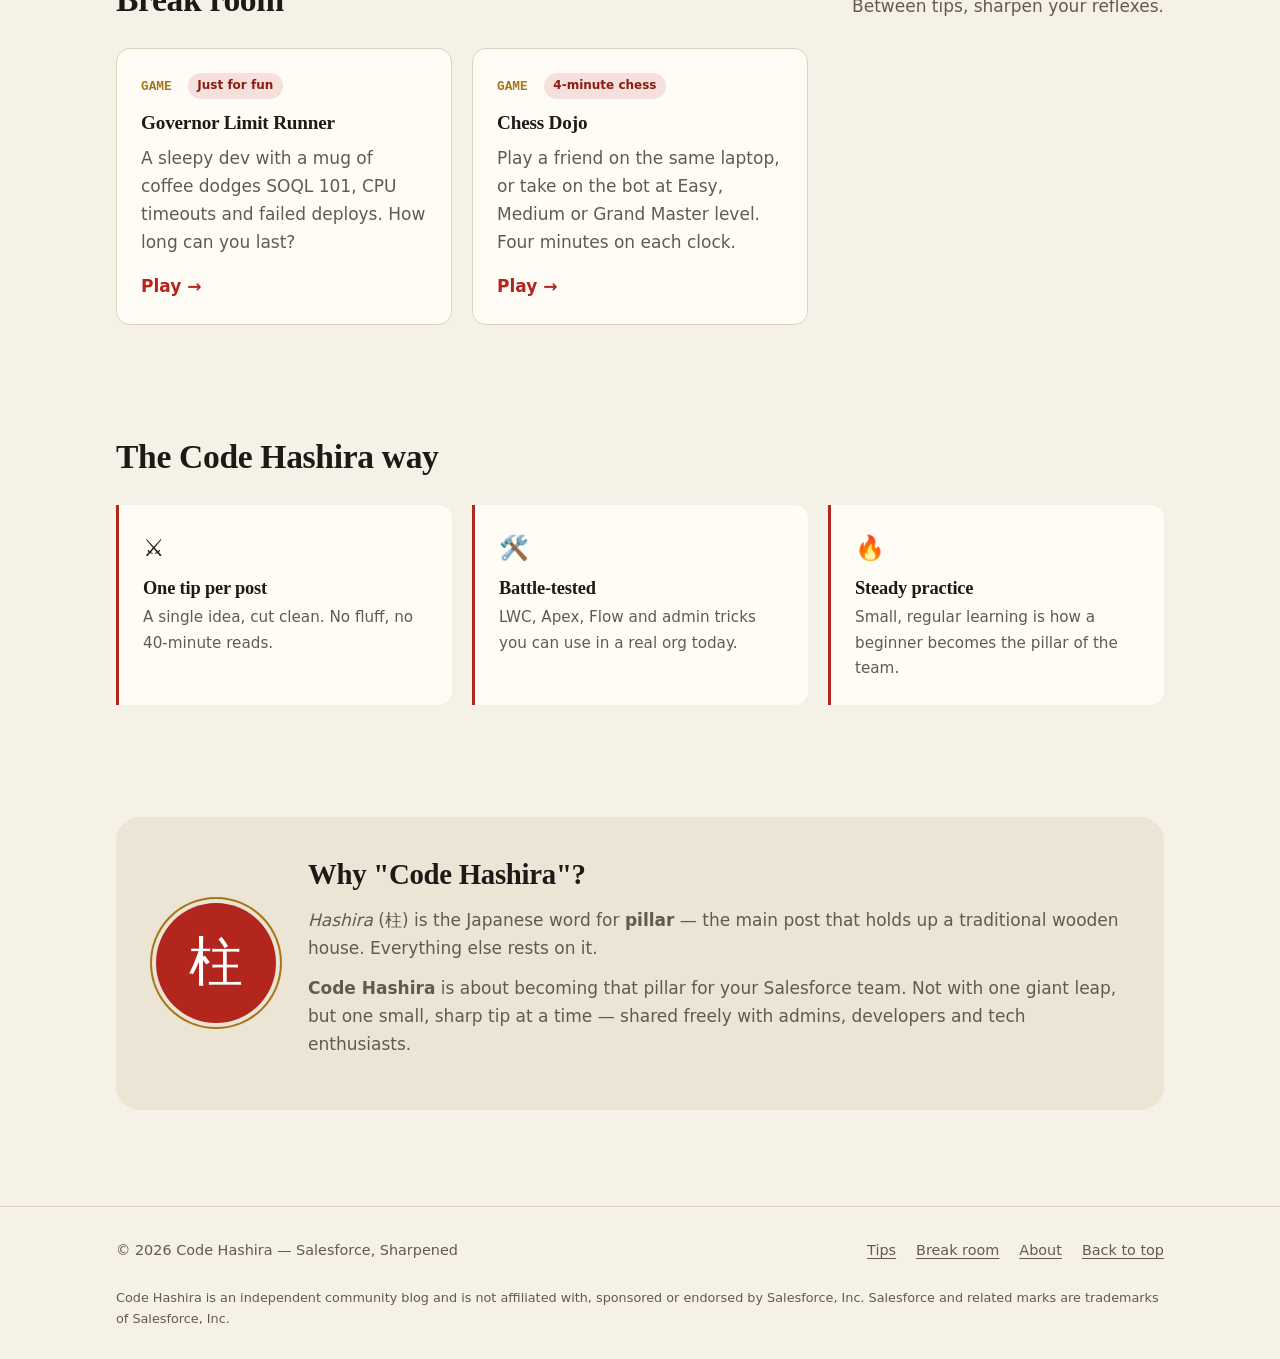
==== commit d493a03e: "Add Chess Dojo break-room game 4-minute chess (4+0) for two players on one device, or against a bot " ====
--- a/index.html
+++ b/index.html
@@ -31,7 +31,7 @@
       </a>
       <ul class="nav-links">
         <li><a href="#tips">Tips</a></li>
-        <li class="hide-sm"><a href="games/governor-limit-runner.html">Break room</a></li>
+        <li><a href="#break-room">Break room</a></li>
         <li><a href="#about">About</a></li>
       </ul>
     </nav>
@@ -165,6 +165,16 @@
             <p>A sleepy dev with a mug of coffee dodges SOQL 101, CPU timeouts and failed deploys. How long can you last?</p>
             <a class="read-more" href="games/governor-limit-runner.html">Play</a>
           </article>
+
+          <article class="card">
+            <div class="meta">
+              <span class="form-no">GAME</span>
+              <span class="tag">4-minute chess</span>
+            </div>
+            <h3><a href="games/chess.html">Chess Dojo</a></h3>
+            <p>Play a friend on the same laptop, or take on the bot at Easy, Medium or Grand Master level. Four minutes on each clock.</p>
+            <a class="read-more" href="games/chess.html">Play</a>
+          </article>
         </div>
       </div>
     </section>
@@ -223,7 +233,7 @@
       <span>© <span id="year">2026</span> Code Hashira — Salesforce, Sharpened</span>
       <ul class="footer-links">
         <li><a href="#tips">Tips</a></li>
-        <li><a href="games/governor-limit-runner.html">Break room</a></li>
+        <li><a href="#break-room">Break room</a></li>
         <li><a href="#about">About</a></li>
         <li><a href="#main">Back to top</a></li>
       </ul>
--- a/assets/css/style.css
+++ b/assets/css/style.css
@@ -149,6 +149,14 @@
 @media (max-width: 640px) {
   .nav-links .hide-sm { display: none; }
   .brand-tag { display: none; }
+  .brand-name { font-size: 1rem; }
+  .nav-links { gap: .9rem; }
+  .nav-links a { font-size: .9rem; white-space: nowrap; }
+}
+
+@media (max-width: 374px) {
+  .brand-mark { width: 30px; height: 30px; }
+  .nav-links { gap: .7rem; }
 }
 
 /* ---------- Hero ---------- */
@@ -168,6 +176,9 @@
   gap: 48px;
   align-items: center;
 }
+/* Let grid children shrink below their content width so the code sample scrolls in its box
+   instead of widening the column past the screen on phones */
+.hero-grid > * { min-width: 0; }
 
 .eyebrow {
   display: inline-flex;
